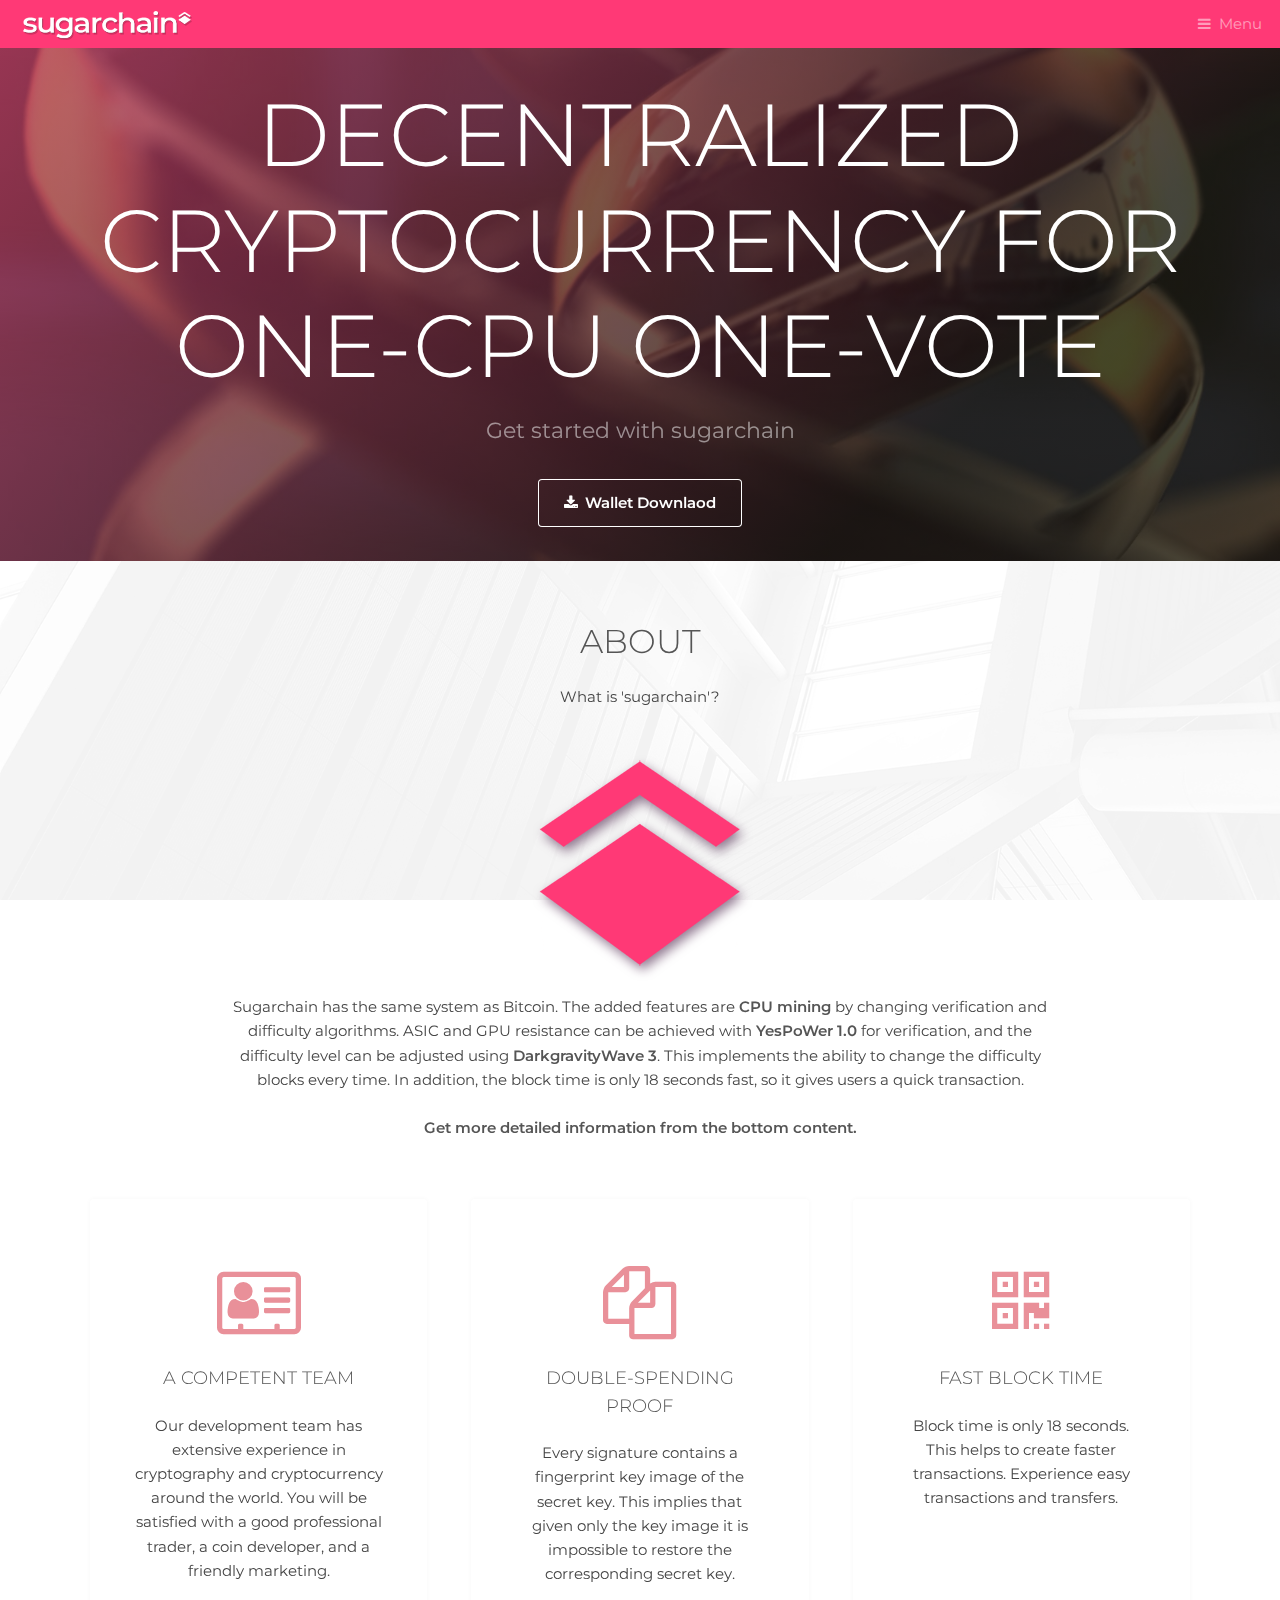
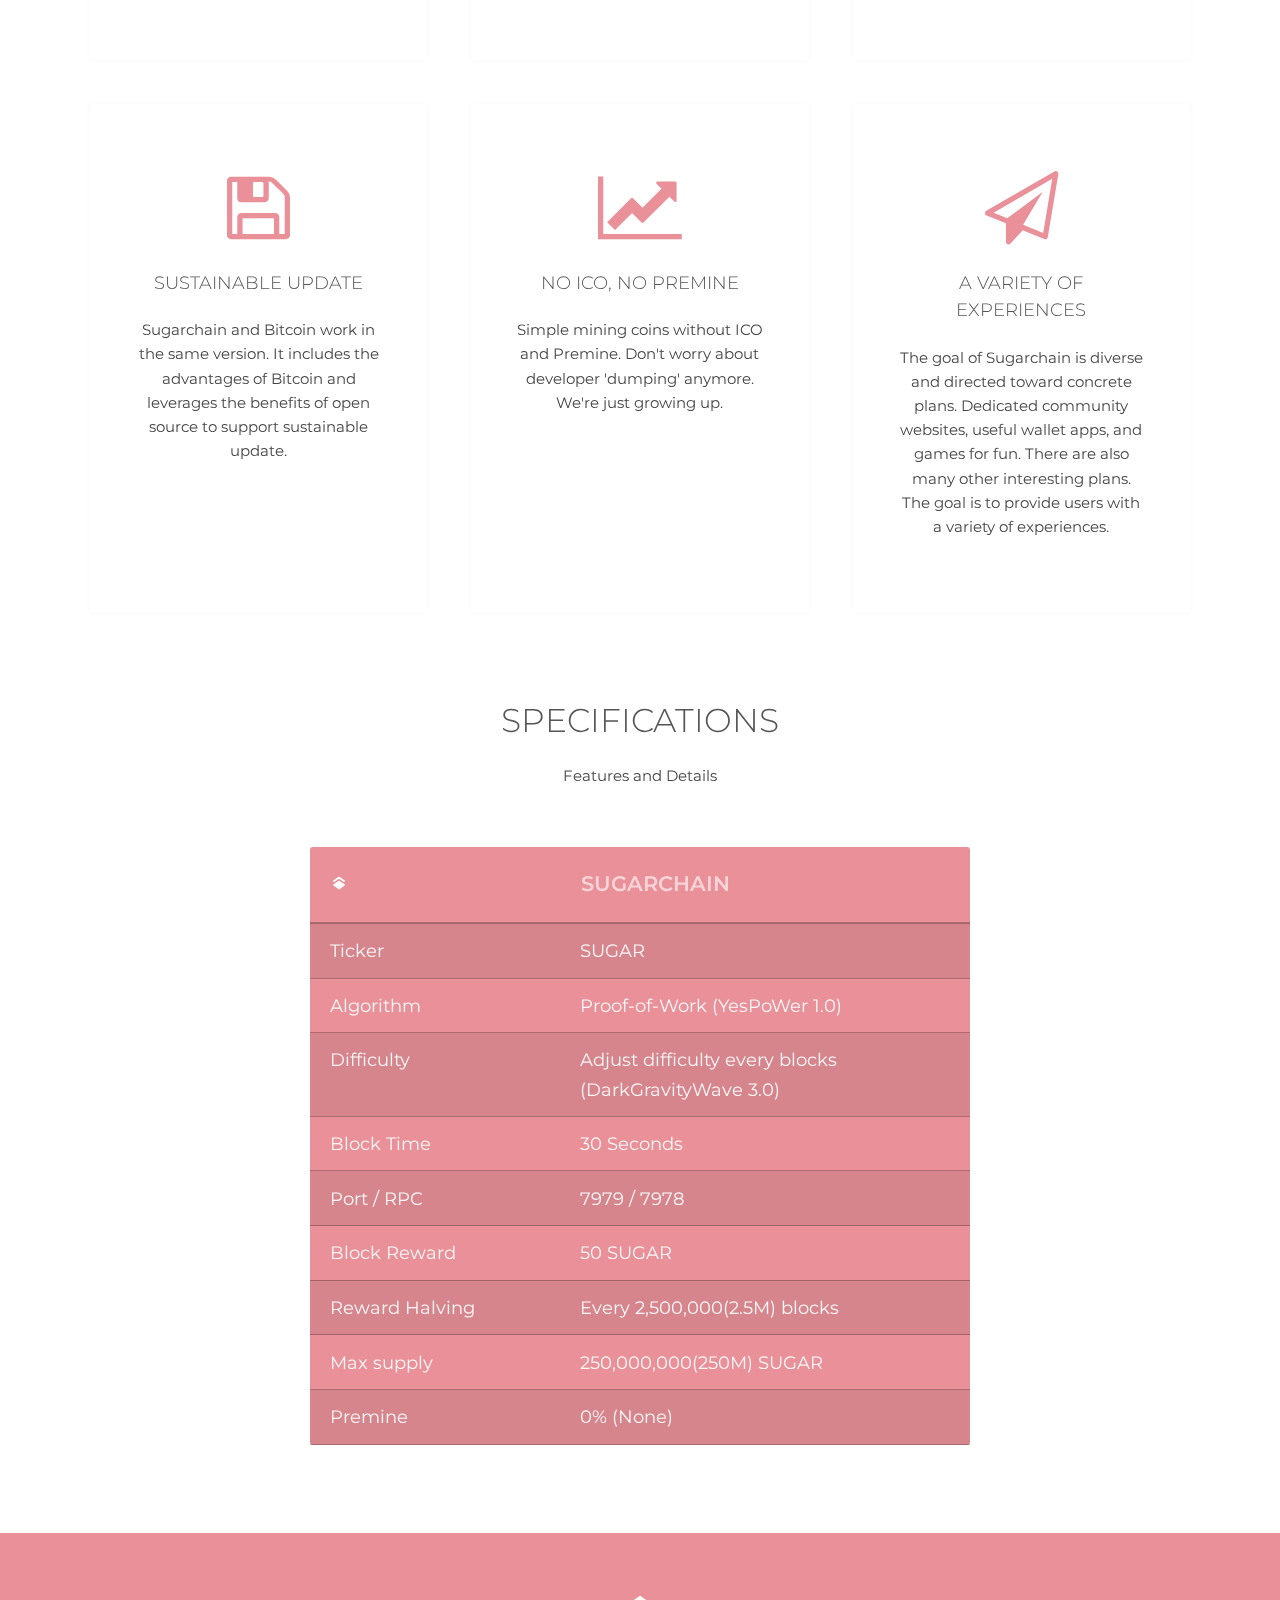
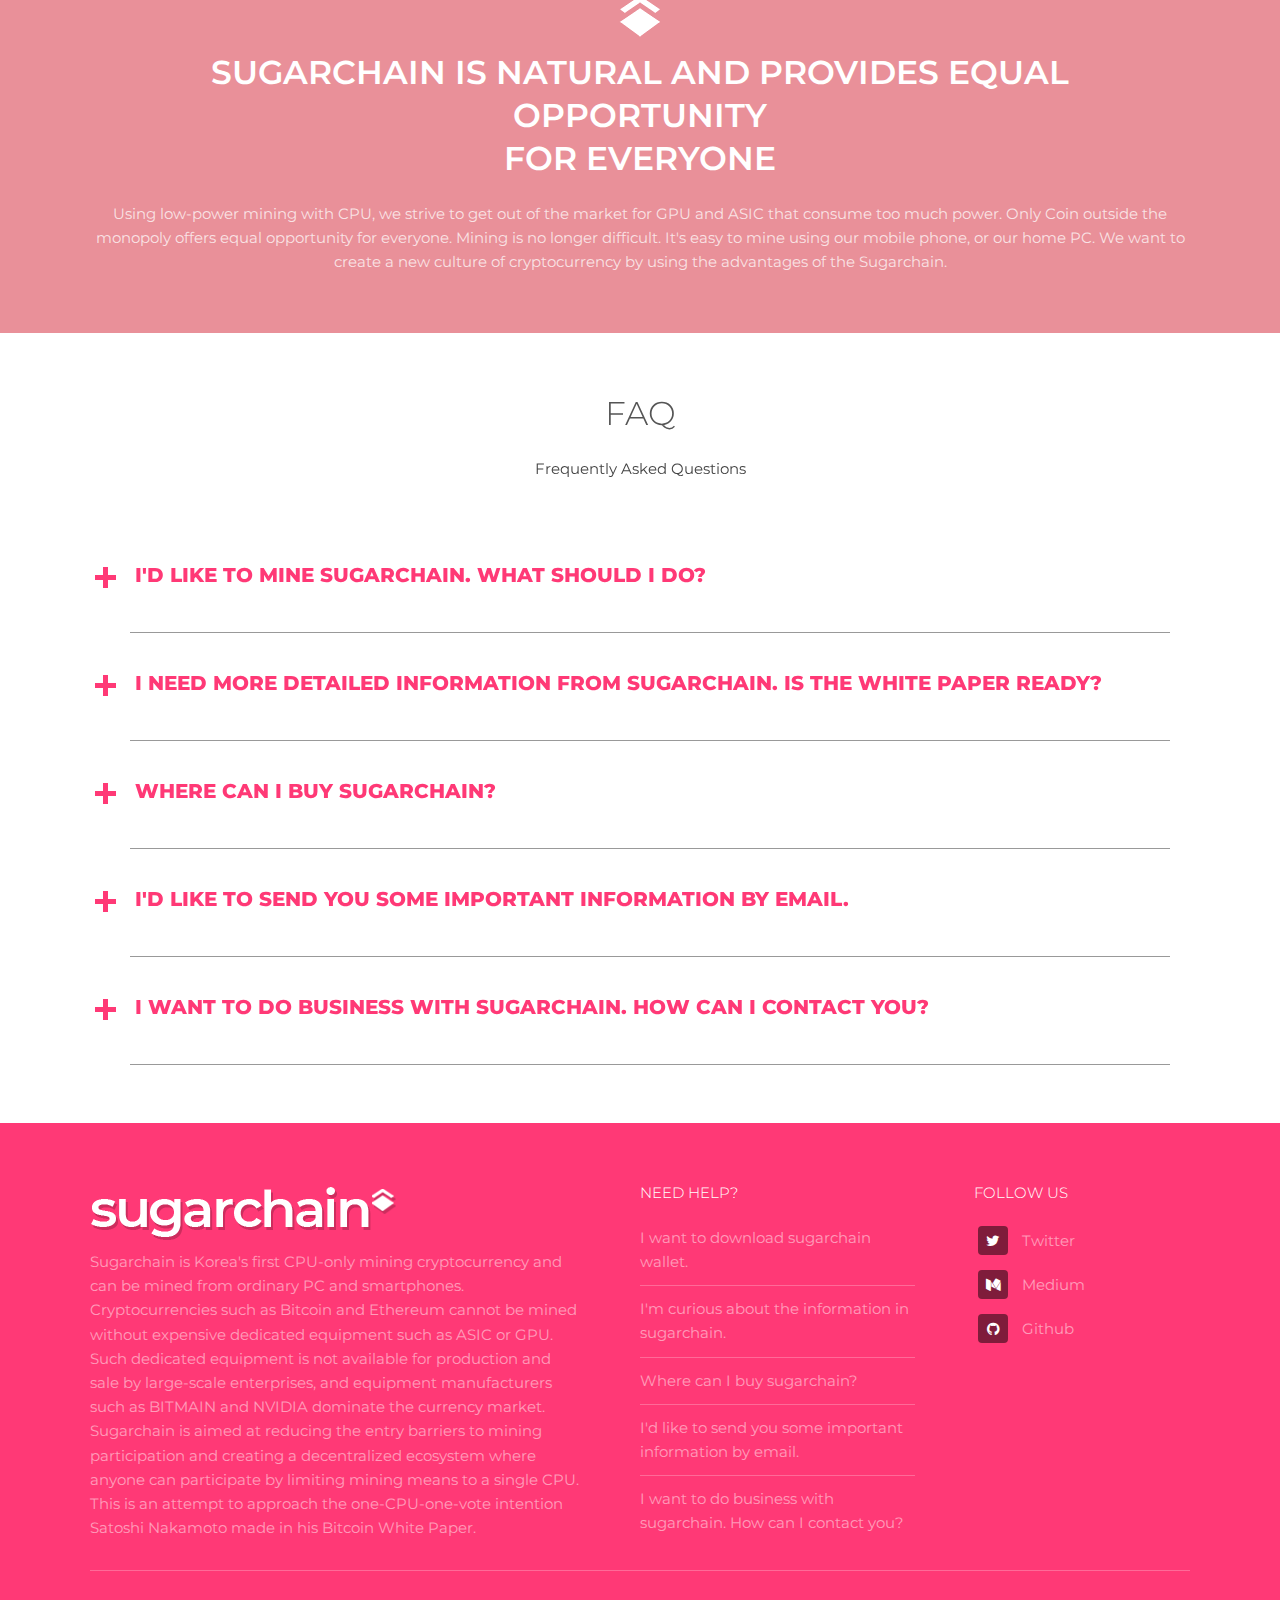
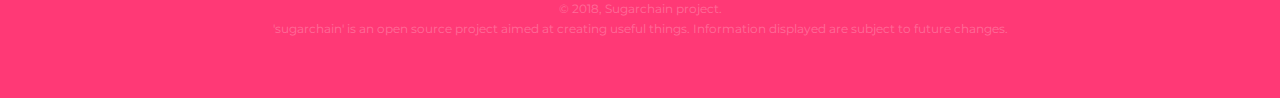
==== sugarchain-web/index.html @ 80234c8b "Add files via upload" ====
<!DOCTYPE HTML>

<html>
	<head>
        <meta charset="utf-8" />
		<title>sugarchain web</title>
        <link rel='icon' type='image/png' href='images/192favicon.png'>
		<meta name="viewport" content="width=device-width, initial-scale=1, user-scalable=no" />
		<meta name="description" content="" />
		<meta name="keywords" content="" />
		<link rel="stylesheet" href="assets/css/main.css" />
		<link href="https://fonts.googleapis.com/css?family=Montserrat" rel="stylesheet">
	</head>
	<body class="is-preload">

<!-- Header -->
    <header id="header">
        <a class="logo" href="index.html"><img src="images/navmain.png" alt="" /></a>
        <nav>
            <a href="#menu">Menu</a>
        </nav>
    </header>

<!-- Nav -->
    <nav id="menu">
        <ul class="links">
            <li><a href="#">Web wallet</a></li>
            <li><a href="#">Explorer</a></li>
            <li><a href="#">White paper</a></li>
            <li><a href="#">How to mining</a></li>
            <li><a href="#">Mining pool list</a></li>
            <li><a href="#">Contact us</a></li>
        </ul>
    </nav>

<!-- Banner -->
    <section id="banner">
        <div class="inner">
            <h1>Decentralized cryptocurrency for one-CPU one-Vote</h1>
            <p>Get started with sugarchain</p>
            <a href="#" class="button icon fa-download">Wallet Downlaod</a>
        </div>
        <video autoplay loop muted playsinline src="images/banner.mp4"></video>
    </section>

<!-- About -->
    <section class="wrapper" style="padding-bottom: 0px;">
        <div class="inner">
            <header class="special">
                <h2>about</h2>
                  <p>What is 'sugarchain'?</p>
               <div class="image"><img src="images/mainlogo.png" alt="" /></div>
                <p>Sugarchain has the same system as Bitcoin. The added features are <strong>CPU mining</strong> by changing verification and difficulty algorithms. ASIC and GPU resistance can be achieved with <strong>YesPoWer 1.0</strong> for verification, and the difficulty level can be adjusted using <strong>DarkgravityWave 3</strong>. This implements the ability to change the difficulty blocks every time.
                In addition, the block time is only 18 seconds fast, so it gives users a quick transaction.<br><br><strong>Get more detailed information from the bottom content.</strong></p>
            </header>
            <div class="highlights">
                <section>
                    <div class="content">
                        <header>
                            <a href="#" class="icon fa-vcard-o"><span class="label">Icon</span></a>
                            <h3>a competent team</h3>
                        </header>
                        <p>Our development team has extensive experience in cryptography and cryptocurrency around the world. You will be satisfied with a good professional trader, a coin developer, and a friendly marketing.</p>
                    </div>
                </section>
                <section>
                    <div class="content">
                        <header>
                            <a href="#" class="icon fa-files-o"><span class="label">Icon</span></a>
                            <h3>double-spending proof</h3>
                        </header>
                        <p>Every signature contains a fingerprint key image of the secret key. This implies that given only the key image it is impossible to restore the corresponding secret key.</p>
                    </div>
                </section>
                <section>
                    <div class="content">
                        <header>
                            <a href="#" class="icon fa-qrcode"><span class="label">Icon</span></a>
                            <h3>Fast block time</h3>
                        </header>
                        <p>Block time is only 18 seconds. This helps to create faster transactions. Experience easy transactions and transfers.</p>
                    </div>
                </section>
                <section>
                    <div class="content">
                        <header>
                            <a href="#" class="icon fa-floppy-o"><span class="label">Icon</span></a>
                            <h3>Sustainable Update</h3>
                        </header>
                        <p>Sugarchain and Bitcoin work in the same version. It includes the advantages of Bitcoin and leverages the benefits of open source to support sustainable update.</p>
                    </div>
                </section>
                <section>
                    <div class="content">
                        <header>
                            <a href="#" class="icon fa-line-chart"><span class="label">Icon</span></a>
                            <h3>No ICO, No Premine</h3>
                        </header>
                        <p>Simple mining coins without ICO and Premine. Don't worry about developer 'dumping' anymore. We're just growing up.</p>
                    </div>
                </section>
                <section>
                    <div class="content">
                        <header>
                            <a href="#" class="icon fa-paper-plane-o"><span class="label">Icon</span></a>
                            <h3>a variety of experiences</h3>
                        </header>
                        <p>The goal of Sugarchain is diverse and directed toward concrete plans. Dedicated community websites, useful wallet apps, and games for fun. There are also many other interesting plans. The goal is to provide users with a variety of experiences.</p>
                    </div>
                </section>

            </div>
        </div>
    </section>

<!-- SPEC -->
    <section class="wrapper" style="padding-top: 50px;">
        <div class="inner">
            <header class="special">
                <h2>SPECIFICATIONS</h2>
                <p>Features and Details</p>
            </header>
            <table class="flat-table flat-table-1" style="margin-bottom: 4rem;">
                <thead>
                    <th><img src="images/cal.png" alt="" /style="width: 0.8em"></th>
                    <th>SUGARCHAIN</th>
                </thead>
                <tbody>
                    <tr>
                        <td>Ticker</td>
                        <td>SUGAR</td>
                    </tr>
                    <tr>
                        <td>Algorithm</td>
                        <td>Proof-of-Work (YesPoWer 1.0)</td>
                    </tr>
                    <tr>
                        <td>Difficulty</td>
                        <td>Adjust difficulty every blocks<br>(DarkGravityWave 3.0)</td>
                    </tr>
                    <tr>
                        <td>Block Time</td>
                        <td>30 Seconds</td>
                    </tr>
                    <tr>
                        <td>Port / RPC</td>
                        <td>7979 / 7978</td>
                    </tr>
                    <tr>
                        <td>Block Reward</td>
                        <td>50 SUGAR</td>
                    </tr>
                    <tr>
                        <td>Reward Halving</td>
                        <td>Every 2,500,000(2.5M) blocks</td>
                    </tr>
                    <tr>
                        <td>Max supply</td>
                        <td>250,000,000(250M) SUGAR</td>
                    </tr>		
                    <tr>
                        <td>Premine</td>
                        <td>0% (None)</td>
                    </tr>
                </tbody>
            </table>
        </div>
    </section>

<!-- CTA -->
    <section id="cta" class="wrapper">
        <div class="inner">
            <h2><img src="images/cal.png" alt="" /><strong><br>Sugarchain is natural and provides equal opportunity<br>for everyone</strong></h2>
            <p>Using low-power mining with CPU, we strive to get out of the market for GPU and ASIC that consume too much power. Only Coin outside the monopoly offers equal opportunity for everyone. Mining is no longer difficult. It's easy to mine using our mobile phone, or our home PC. We want to create a new culture of cryptocurrency by using the advantages of the Sugarchain.</p>
        </div>
    </section>

<!-- FAQ -->
    <div class="wrapper">
        <div class="inner">
            <header class="special">
                <h2>FAQ</h2>
                    <p>Frequently Asked Questions</p>
            </header>
          <ul class="faq">
            <li>
              <h3 class="question">I'd like to mine Sugarchain. What should I do?
                <div class="plus-minus-toggle collapsed"></div>
              </h3>
              <div class="answer">Answer. Donec vitae tellus risus. Aenean sed fermentum risus. Phasellus venenatis 
                ultricies dignissim. Nunc ante lectus, accumsan non porta at. Donec vitae tellus risus. Aenean sed 
                fermentum risus. Phasellus venenatis ultricies dignissim.</div>
            </li>
            <li>
              <h3 class="question">I need more detailed information from Sugarchain. Is the white paper ready?
                <div class="plus-minus-toggle collapsed"></div>
              </h3>
              <div class="answer">Answer. Donec vitae tellus risus. Aenean sed fermentum risus. Phasellus venenatis 
                ultricies dignissim. Nunc ante lectus, accumsan non porta at. Donec vitae tellus risus. Aenean sed 
                fermentum risus. Phasellus venenatis ultricies dignissim.</div>
            </li>
                <li>
              <h3 class="question">Where can I buy sugarchain?
                <div class="plus-minus-toggle collapsed"></div>
              </h3>
              <div class="answer">Answer. Donec vitae tellus risus. Aenean sed fermentum risus. Phasellus venenatis 
                ultricies dignissim. Nunc ante lectus, accumsan non porta at. Donec vitae tellus risus. Aenean sed 
                fermentum risus. Phasellus venenatis ultricies dignissim.</div>
            </li>
                <li>
              <h3 class="question">I'd like to send you some important information by email.
                <div class="plus-minus-toggle collapsed"></div>
              </h3>
              <div class="answer">Answer. Donec vitae tellus risus. Aenean sed fermentum risus. Phasellus venenatis 
                ultricies dignissim. Nunc ante lectus, accumsan non porta at. Donec vitae tellus risus. Aenean sed 
                fermentum risus. Phasellus venenatis ultricies dignissim.</div>
            </li>
                <li>
              <h3 class="question">I want to do business with sugarchain. How can I contact you?
                <div class="plus-minus-toggle collapsed"></div>
              </h3>
              <div class="answer">Answer. Donec vitae tellus risus. Aenean sed fermentum risus. Phasellus venenatis 
                ultricies dignissim. Nunc ante lectus, accumsan non porta at. Donec vitae tellus risus. Aenean sed 
                fermentum risus. Phasellus venenatis ultricies dignissim.</div>
            </li>
          </ul>
        </div>
    </div>

<!-- Footer -->
    <footer id="footer">
        <div class="inner">
            <div class="content">
                <section>
                    <div class="image"><img src="images/foologo.png" alt="" /></div>
                    
                    <p>Sugarchain is Korea's first CPU-only mining cryptocurrency and can be mined from ordinary PC and smartphones. Cryptocurrencies such as Bitcoin and Ethereum cannot be mined without expensive dedicated equipment such as ASIC or GPU. Such dedicated equipment is not available for production and sale by large-scale enterprises, and equipment manufacturers such as BITMAIN and NVIDIA dominate the currency market. Sugarchain is aimed at reducing the entry barriers to mining participation and creating a decentralized ecosystem where anyone can participate by limiting mining means to a single CPU. This is an attempt to approach the one-CPU-one-vote intention Satoshi Nakamoto made in his Bitcoin White Paper.</p>
                    
                </section>
                <section>
                    <h4>Need help?</h4>
                    <ul class="alt">
                        <li><a href="#">I want to download sugarchain wallet.</a></li>
                        <li><a href="#">I'm curious about the information in sugarchain.</a></li>
                        <li><a href="#">Where can I buy sugarchain?</a></li>
                        <li><a href="#">I'd like to send you some important information by email.</a></li>
                        <li><a href="#">I want to do business with sugarchain. How can I contact you?</a></li>
                    </ul>
                </section>
                <section>
                    <h4>FOLLOW US</h4>
                    <ul class="plain">
                        <li><a href="#"><i class="icon fa-twitter"></i>Twitter</a></li>
                        <li><a href="#"><i class="icon fa-medium"></i>Medium</a></li>
                        <li><a href="#"><i class="icon fa-github"></i>Github</a></li>
                    </ul>
                </section>
            </div>
            <div class="copyright">
                &copy; 2018, <a href="#">Sugarchain project.</a><br>'sugarchain' is an open source project aimed at creating useful things. Information displayed are subject to future changes.
            </div>
        </div>
    </footer>

<!-- Scripts -->
    <script src="assets/js/jquery.min.js"></script>
    <script src="assets/js/browser.min.js"></script>
    <script src="assets/js/breakpoints.min.js"></script>
    <script src="assets/js/util.js"></script>
    <script src="assets/js/main.js"></script>

	</body>
</html>
---- sugarchain-web/assets/css/main.css ----
@import url(font-awesome.min.css);
@import url("https://fonts.googleapis.com/css?family=Raleway:200,300,400,500,600");
/*
	Industrious by TEMPLATED
	templated.co @templatedco
	Released for free under the Creative Commons Attribution 3.0 license (templated.co/license)
*/
/* Basic */
@-ms-viewport {
  width: device-width; }
body {
  -ms-overflow-style: scrollbar; }

@media screen and (max-width: 480px) {
  html, body {
    min-width: 320px; } }
html {
  box-sizing: border-box; }

*, *:before, *:after {
  box-sizing: inherit; }

body {
  background: #ffffff; }
  body.is-preload *, body.is-preload *:before, body.is-preload *:after {
    -moz-animation: none !important;
    -webkit-animation: none !important;
    -ms-animation: none !important;
    animation: none !important;
    -moz-transition: none !important;
    -webkit-transition: none !important;
    -ms-transition: none !important;
    transition: none !important; }

html, body, div, span, applet, object,
iframe, h1, h2, h3, h4, h5, h6, p, blockquote,
pre, a, abbr, acronym, address, big, cite,
code, del, dfn, em, img, ins, kbd, q, s, samp,
small, strike, strong, sub, sup, tt, var, b,
u, i, center, dl, dt, dd, ol, ul, li, fieldset,
form, label, legend, table, caption, tbody,
tfoot, thead, tr, th, td, article, aside,
canvas, details, embed, figure, figcaption,
footer, header, hgroup, menu, nav, output, ruby,
section, summary, time, mark, audio, video {
  margin: 0;
  padding: 0;
  border: 0;
  font-size: 100%;
  font: inherit;
  vertical-align: baseline; }

article, aside, details, figcaption, figure,
footer, header, hgroup, menu, nav, section {
  display: block; }

body {
  line-height: 1; }

ol, ul {
  list-style: none; }

blockquote, q {
  quotes: none; }
  blockquote:before, blockquote:after, q:before, q:after {
    content: '';
    content: none; }

table {
  border-collapse: collapse;
  border-spacing: 0; }

body {
  -webkit-text-size-adjust: none; }

mark {
  background-color: transparent;
  color: inherit; }

input::-moz-focus-inner {
  border: 0;
  padding: 0; }

input, select, textarea {
  -moz-appearance: none;
  -webkit-appearance: none;
  -ms-appearance: none;
  appearance: none; }

/* Typography */
html {
  font-size: 13pt; }
  @media screen and (max-width: 1680px) {
    html {
      font-size: 11pt; } }
  @media screen and (max-width: 980px) {
    html {
      font-size: 12pt; } }
  @media screen and (max-width: 480px) {
    html {
      font-size: 11pt; } }

body {
  background-color: #ffffff;
  color: #444444; }

body, input, select, textarea {
  font-family: "Montserrat", Arial, Helvetica, sans-serif;
  font-weight: 400;
  font-size: 1rem;
  line-height: 1.65; }

a {
  -moz-transition: color 0.2s ease-in-out;
  -webkit-transition: color 0.2s ease-in-out;
  -ms-transition: color 0.2s ease-in-out;
  transition: color 0.2s ease-in-out;
  text-decoration: underline; }
  a:hover {
    text-decoration: none; }

strong, b {
  font-weight: 600; }

em, i {
  font-style: italic; }

p {
  margin: 0 0 2rem 0; }

header.special {
  text-align: center;
  margin-bottom: 4rem; }
  header.special p {
    max-width: 75%;
    margin-left: auto;
    margin-right: auto; }

h1, h2, h3, h4, h5, h6 {
  font-weight: 300;
  line-height: 1.5;
  text-transform: uppercase;
  margin: 0 0 1.5rem 0; }
  h1 a, h2 a, h3 a, h4 a, h5 a, h6 a {
    color: inherit;
    text-decoration: none; }

h1 {
  font-size: 3rem;
  line-height: 1.2; }

h2 {
  font-size: 2.25rem;
  line-height: 1.3; }

h3 {
  font-size: 1.25rem; }

h4 {
  font-size: 1rem; }

h5 {
  font-size: 0.9rem; }

h6 {
  font-size: 0.7rem; }

@media screen and (max-width: 736px) {
  h1 {
    font-size: 2.75rem;
    line-height: 1.3; }

  h2 {
    font-size: 1.75rem;
    line-height: 1.5; }

  h3 {
    font-size: 1.25rem; } }
sub {
  font-size: 0.8rem;
  position: relative;
  top: 0.5rem; }

sup {
  font-size: 0.8rem;
  position: relative;
  top: -0.5rem; }

blockquote {
  border-left: solid 0.5rem;
  font-style: italic;
  margin: 0 0 2rem 0;
  padding: 1rem 0 1rem 2rem; }

code {
  border-radius: 4px;
  border: solid 1px;
  font-family: "Courier New", monospace;
  font-size: 0.9rem;
  margin: 0 0.25rem;
  padding: 0.25rem 0.65rem; }

pre {
  -webkit-overflow-scrolling: touch;
  font-family: "Courier New", monospace;
  font-size: 0.9rem;
  margin: 0 0 2rem 0; }
  pre code {
    display: block;
    line-height: 1.75;
    padding: 1rem 1.5rem;
    overflow-x: auto; }

hr {
  border: 0;
  border-bottom: solid 1px;
  margin: 2rem 0; }
  hr.major {
    margin: 4rem 0; }

input, select, textarea {
  color: #555555; }

a {
  color: #e99099; }

strong, b {
  color: #555555; }

h1, h2, h3, h4, h5, h6 {
  color: #555555; }

blockquote {
  border-left-color: rgba(0, 0, 0, 0.25); }

code {
  background: rgba(0, 0, 0, 0.075);
  border-color: rgba(0, 0, 0, 0.25); }

hr {
  border-bottom-color: rgba(0, 0, 0, 0.25); }

/* Inner */
.inner {
  margin: 0 auto;
  width: 75rem;
  max-width: calc(100% - 6rem); }
  @media screen and (max-width: 480px) {
    .inner {
      max-width: calc(100% - 3rem); } }

/* Button */
input[type="submit"],
input[type="reset"],
input[type="button"],
button,
.button {
  -moz-appearance: none;
  -webkit-appearance: none;
  -ms-appearance: none;
  appearance: none;
  -moz-transition: background-color 0.2s ease-in-out, box-shadow 0.2s ease-in-out, color 0.2s ease-in-out;
  -webkit-transition: background-color 0.2s ease-in-out, box-shadow 0.2s ease-in-out, color 0.2s ease-in-out;
  -ms-transition: background-color 0.2s ease-in-out, box-shadow 0.2s ease-in-out, color 0.2s ease-in-out;
  transition: background-color 0.2s ease-in-out, box-shadow 0.2s ease-in-out, color 0.2s ease-in-out;
  border: 0;
  border-radius: 4px;
  cursor: pointer;
  display: inline-block;
  font-weight: 600;
  height: 3.25rem;
  line-height: 3.25rem;
  padding: 0 1.75rem;
  text-align: center;
  text-decoration: none;
  white-space: nowrap; }
  input[type="submit"].small,
  input[type="reset"].small,
  input[type="button"].small,
  button.small,
  .button.small {
    font-size: 0.8rem;
    height: 2.4375rem;
    line-height: 2.4375rem;
    padding: 0 1.25rem; }
  input[type="submit"].large,
  input[type="reset"].large,
  input[type="button"].large,
  button.large,
  .button.large {
    font-size: 1.35rem;
    height: 4.0625rem;
    line-height: 4.0625rem;
    padding: 0 2rem; }
  input[type="submit"].wide,
  input[type="reset"].wide,
  input[type="button"].wide,
  button.wide,
  .button.wide {
    min-width: 13rem; }
  input[type="submit"].icon:before,
  input[type="reset"].icon:before,
  input[type="button"].icon:before,
  button.icon:before,
  .button.icon:before {
    margin-right: 0.5rem; }
  input[type="submit"].fit,
  input[type="reset"].fit,
  input[type="button"].fit,
  button.fit,
  .button.fit {
    width: 100%; }
  input[type="submit"].disabled, input[type="submit"]:disabled,
  input[type="reset"].disabled,
  input[type="reset"]:disabled,
  input[type="button"].disabled,
  input[type="button"]:disabled,
  button.disabled,
  button:disabled,
  .button.disabled,
  .button:disabled {
    pointer-events: none;
    opacity: 0.25; }

input[type="submit"],
input[type="reset"],
input[type="button"],
button,
.button {
  background-color: transparent;
  box-shadow: inset 0 0 0 1px #555555;
  color: #555555 !important; }
  input[type="submit"]:hover,
  input[type="reset"]:hover,
  input[type="button"]:hover,
  button:hover,
  .button:hover {
    box-shadow: inset 0 0 0 1px #ce1b28;
    color: #ce1b28 !important; }
    input[type="submit"]:hover:active,
    input[type="reset"]:hover:active,
    input[type="button"]:hover:active,
    button:hover:active,
    .button:hover:active {
      background-color: rgba(206, 27, 40, 0.25); }
  input[type="submit"].primary,
  input[type="reset"].primary,
  input[type="button"].primary,
  button.primary,
  .button.primary {
    box-shadow: none;
    background-color: #ce1b28;
    color: #ffffff !important; }
    input[type="submit"].primary:hover,
    input[type="reset"].primary:hover,
    input[type="button"].primary:hover,
    button.primary:hover,
    .button.primary:hover {
      background-color: #e2212f;
      box-shadow: none; }
      input[type="submit"].primary:hover:active,
      input[type="reset"].primary:hover:active,
      input[type="button"].primary:hover:active,
      button.primary:hover:active,
      .button.primary:hover:active {
        background-color: #b71824; }

/* Form */
form {
  margin: 0 0 2rem 0; }

input[type="text"],
input[type="password"],
input[type="email"],
input[type="tel"],
input[type="search"],
input[type="url"],
select,
textarea {
  -moz-appearance: none;
  -webkit-appearance: none;
  -ms-appearance: none;
  appearance: none;
  border-radius: 4px;
  border: none;
  border: solid 1px;
  color: inherit;
  display: block;
  outline: 0;
  padding: 0 1rem;
  text-decoration: none;
  width: 100%; }
  input[type="text"]:invalid,
  input[type="password"]:invalid,
  input[type="email"]:invalid,
  input[type="tel"]:invalid,
  input[type="search"]:invalid,
  input[type="url"]:invalid,
  select:invalid,
  textarea:invalid {
    box-shadow: none; }

label {
  display: block;
  font-size: 1rem;
  font-weight: 600;
  margin: 0 0 1rem 0; }

input[type="text"],
input[type="password"],
input[type="email"],
input[type="tel"],
input[type="search"],
input[type="url"] {
  height: 3.25rem; }

select {
  background-size: 1.25rem;
  background-repeat: no-repeat;
  background-position: calc(100% - 1rem) center;
  height: 3.25rem;
  padding-right: 3.25rem;
  text-overflow: ellipsis; }
  select:focus::-ms-value {
    background-color: transparent; }
  select::-ms-expand {
    display: none; }

textarea {
  padding: 0.75rem 1rem; }

input[type="checkbox"],
input[type="radio"] {
  -moz-appearance: none;
  -webkit-appearance: none;
  -ms-appearance: none;
  appearance: none;
  display: block;
  float: left;
  margin-right: -2rem;
  opacity: 0;
  width: 1rem;
  z-index: -1; }
  input[type="checkbox"] + label,
  input[type="radio"] + label {
    text-decoration: none;
    cursor: pointer;
    display: inline-block;
    font-size: 1rem;
    font-weight: 400;
    padding-left: 2.825rem;
    padding-right: 0.875rem;
    position: relative; }
    input[type="checkbox"] + label:before,
    input[type="radio"] + label:before {
      -moz-osx-font-smoothing: grayscale;
      -webkit-font-smoothing: antialiased;
      font-family: FontAwesome;
      font-style: normal;
      font-weight: normal;
      text-transform: none !important; }
    input[type="checkbox"] + label:before,
    input[type="radio"] + label:before {
      border-radius: 4px;
      border: solid 1px;
      content: '';
      display: inline-block;
      height: 1.95rem;
      left: 0;
      line-height: 1.86875rem;
      position: absolute;
      text-align: center;
      top: -0.1625rem;
      width: 1.95rem; }
  input[type="checkbox"]:checked + label:before,
  input[type="radio"]:checked + label:before {
    content: '\f00c'; }

input[type="checkbox"] + label:before {
  border-radius: 4px; }

input[type="radio"] + label:before {
  border-radius: 100%; }

::-webkit-input-placeholder {
  opacity: 1.0; }

:-moz-placeholder {
  opacity: 1.0; }

::-moz-placeholder {
  opacity: 1.0; }

:-ms-input-placeholder {
  opacity: 1.0; }

label {
  color: #555555; }

input[type="text"],
input[type="password"],
input[type="email"],
input[type="tel"],
input[type="search"],
input[type="url"],
select,
textarea {
  background-color: rgba(0, 0, 0, 0.075);
  border-color: rgba(0, 0, 0, 0.25); }
  input[type="text"]:focus,
  input[type="password"]:focus,
  input[type="email"]:focus,
  input[type="tel"]:focus,
  input[type="search"]:focus,
  input[type="url"]:focus,
  select:focus,
  textarea:focus {
    border-color: #ce1b28;
    box-shadow: 0 0 0 1px #ce1b28; }

select {
  background-image: url("data:image/svg+xml;charset=utf8,%3Csvg xmlns='http://www.w3.org/2000/svg' width='40' height='40' preserveAspectRatio='none' viewBox='0 0 40 40'%3E%3Cpath d='M9.4,12.3l10.4,10.4l10.4-10.4c0.2-0.2,0.5-0.4,0.9-0.4c0.3,0,0.6,0.1,0.9,0.4l3.3,3.3c0.2,0.2,0.4,0.5,0.4,0.9 c0,0.4-0.1,0.6-0.4,0.9L20.7,31.9c-0.2,0.2-0.5,0.4-0.9,0.4c-0.3,0-0.6-0.1-0.9-0.4L4.3,17.3c-0.2-0.2-0.4-0.5-0.4-0.9 c0-0.4,0.1-0.6,0.4-0.9l3.3-3.3c0.2-0.2,0.5-0.4,0.9-0.4S9.1,12.1,9.4,12.3z' fill='rgba(0, 0, 0, 0.25)' /%3E%3C/svg%3E"); }
  select option {
    color: #444444;
    background-color: #ffffff; }

input[type="checkbox"] + label,
input[type="radio"] + label {
  color: #444444; }
  input[type="checkbox"] + label:before,
  input[type="radio"] + label:before {
    background: rgba(0, 0, 0, 0.075);
    border-color: rgba(0, 0, 0, 0.25); }
input[type="checkbox"]:checked + label:before,
input[type="radio"]:checked + label:before {
  background-color: #ce1b28;
  border-color: #ce1b28;
  color: #ffffff; }
input[type="checkbox"]:focus + label:before,
input[type="radio"]:focus + label:before {
  border-color: #ce1b28;
  box-shadow: 0 0 0 1px #ce1b28; }

::-webkit-input-placeholder {
  color: #bbbbbb !important; }

:-moz-placeholder {
  color: #bbbbbb !important; }

::-moz-placeholder {
  color: #bbbbbb !important; }

:-ms-input-placeholder {
  color: #bbbbbb !important; }

/* List */
ol {
  list-style: decimal;
  margin: 0 0 2rem 0;
  padding-left: 1.25rem; }
  ol li {
    padding-left: 0.25rem; }

ul {
  list-style: disc;
  margin: 0 0 2rem 0;
  padding-left: 1rem; }
  ul li {
    padding-left: 0.325rem; }
  ul.plain {
    list-style: none;
    padding-left: 0; }
    ul.plain li {
      margin-bottom: 1rem; }
      ul.plain li .icon {
        border-radius: 4px;
        color: #ffffff;
        display: inline-block;
        margin-right: 1rem;
        text-align: center;
        width: 2rem;
        height: 2rem;
        line-height: 2rem;
        background: rgba(0, 0, 0, 0.5); }
  ul.alt {
    list-style: none;
    padding-left: 0; }
    ul.alt li {
      border-top: solid 1px;
      padding: 0.75rem 0; }
      ul.alt li:first-child {
        border-top: 0;
        padding-top: 0; }
      ul.alt li:last-child {
        padding-bottom: 0; }

dl {
  margin: 0 0 2rem 0; }
  dl dt {
    display: block;
    font-weight: 600;
    margin: 0 0 1rem 0; }
  dl dd {
    margin-left: 1.5rem; }

ul.alt li {
  border-top-color: rgba(0, 0, 0, 0.25); }

/* Table */
.table-wrapper {
  -webkit-overflow-scrolling: touch;
  overflow-x: auto; }

table {
  margin: 0 0 2rem 0;
  width: 0%; }
  table tbody tr {
    border: solid 1px;
    border-left: 0;
    border-right: 0; }
  table td {
    padding: 0.75rem 0.75rem; }
  table th {
    font-size: 0.9rem;
    font-weight: 600;
    padding: 0 0.75rem 0.75rem 0.75rem;
    text-align: left; }
  table thead {
    border-bottom: solid 2px; }
  table tfoot {
    border-top: solid 2px; }
  table.alt {
    border-collapse: separate; }
    table.alt tbody tr td {
      border: solid 1px;
      border-left-width: 0;
      border-top-width: 0; }
      table.alt tbody tr td:first-child {
        border-left-width: 1px; }
    table.alt tbody tr:first-child td {
      border-top-width: 1px; }
    table.alt thead {
      border-bottom: 0; }
    table.alt tfoot {
      border-top: 0; }

table tbody tr {
  border-color: rgba(0, 0, 0, 0.25); }
  table tbody tr:nth-child(2n + 1) {
    background-color: rgba(0, 0, 0, 0.075); }
table th {
  color: #555555; }
table thead {
  border-bottom-color: rgba(0, 0, 0, 0.25); }
table tfoot {
  border-top-color: rgba(0, 0, 0, 0.25); }
table.alt tbody tr td {
  border-color: rgba(0, 0, 0, 0.25); }

/* Highlights */
.highlights {
  width: 100%;
  margin: 2.5rem 0;
  display: -moz-flex;
  display: -webkit-flex;
  display: -ms-flex;
  display: flex;
  -moz-flex-wrap: wrap;
  -webkit-flex-wrap: wrap;
  -ms-flex-wrap: wrap;
  flex-wrap: wrap;
  -moz-align-items: -moz-stretch;
  -webkit-align-items: -webkit-stretch;
  -ms-align-items: -ms-stretch;
  align-items: stretch; }
  .highlights > * {
    -moz-flex-shrink: 1;
    -webkit-flex-shrink: 1;
    -ms-flex-shrink: 1;
    flex-shrink: 1;
    -moz-flex-grow: 0;
    -webkit-flex-grow: 0;
    -ms-flex-grow: 0;
    flex-grow: 0; }
  .highlights > * {
    width: 33.3333333333%; }
  .highlights > * {
    padding: 1.5rem;
    width: calc(33.3333333333% + 1rem); }
  .highlights > :nth-child(-n + 3) {
    padding-top: 0; }
  .highlights > :nth-last-child(-n + 3) {
    padding-bottom: 0; }
  .highlights > :nth-child(3n + 1) {
    padding-left: 0; }
  .highlights > :nth-child(3n) {
    padding-right: 0; }
  .highlights > :nth-child(3n + 1),
  .highlights > :nth-child(3n) {
    width: calc(33.3333333333% + -0.5rem); }
  .highlights .content {
    border-radius: 4px;
    height: 100%;
    padding: 3rem;
    text-align: center; }
    .highlights .content .icon {
      font-size: 5rem; }
  .highlights > div > :last-child {
    margin-bottom: 0; }
  @media screen and (max-width: 980px) {
    .highlights > * {
      width: 50%; }
    .highlights > * {
      padding: 1rem;
      width: calc(33.3333333333% + 0.6666666667rem); }
    .highlights > :nth-child(-n + 3) {
      padding-top: 1rem; }
    .highlights > :nth-last-child(-n + 3) {
      padding-bottom: 1rem; }
    .highlights > :nth-child(3n + 1) {
      padding-left: 1rem; }
    .highlights > :nth-child(3n) {
      padding-right: 1rem; }
    .highlights > :nth-child(3n + 1),
    .highlights > :nth-child(3n) {
      padding: 1rem;
      width: calc(50% + 1rem); }
    .highlights > * {
      padding: 1rem;
      width: calc(50% + 1rem); }
    .highlights > :nth-child(-n + 2) {
      padding-top: 0; }
    .highlights > :nth-last-child(-n + 2) {
      padding-bottom: 0; }
    .highlights > :nth-child(2n + 1) {
      padding-left: 0; }
    .highlights > :nth-child(2n) {
      padding-right: 0; }
    .highlights > :nth-child(2n + 1),
    .highlights > :nth-child(2n) {
      width: calc(50% + 0rem); }
    .highlights .content {
      padding: 2rem; } }
  @media screen and (max-width: 736px) {
    .highlights > * {
      width: 100%; }
    .highlights > * {
      padding: 1rem;
      width: calc(33.3333333333% + 0.6666666667rem); }
    .highlights > :nth-child(-n + 3) {
      padding-top: 1rem; }
    .highlights > :nth-last-child(-n + 3) {
      padding-bottom: 1rem; }
    .highlights > :nth-child(3n + 1) {
      padding-left: 1rem; }
    .highlights > :nth-child(3n) {
      padding-right: 1rem; }
    .highlights > :nth-child(3n + 1),
    .highlights > :nth-child(3n) {
      padding: 1rem;
      width: calc(100% + 2rem); }
    .highlights > * {
      padding: 1rem;
      width: calc(50% + 1rem); }
    .highlights > :nth-child(-n + 2) {
      padding-top: 1rem; }
    .highlights > :nth-last-child(-n + 2) {
      padding-bottom: 1rem; }
    .highlights > :nth-child(2n + 1) {
      padding-left: 1rem; }
    .highlights > :nth-child(2n) {
      padding-right: 1rem; }
    .highlights > :nth-child(2n + 1),
    .highlights > :nth-child(2n) {
      padding: 1rem;
      width: calc(100% + 2rem); }
    .highlights > * {
      padding: 1rem;
      width: calc(100% + 2rem); }
    .highlights > :nth-child(-n + 1) {
      padding-top: 0; }
    .highlights > :nth-last-child(-n + 1) {
      padding-bottom: 0; }
    .highlights > :nth-child(1n + 1) {
      padding-left: 0; }
    .highlights > :nth-child(1n) {
      padding-right: 0; }
    .highlights > :nth-child(1n + 1),
    .highlights > :nth-child(1n) {
      width: calc(100% + 1rem); } }

.highlights .content {
  background: #ffffff;
  box-shadow: 0px 0px 4px 1px rgba(0, 0, 0, 0.025); }

/* Testimonials */
.testimonials {
  margin: 2.5rem 0;
  width: 100%;
  display: -moz-flex;
  display: -webkit-flex;
  display: -ms-flex;
  display: flex;
  -moz-flex-wrap: wrap;
  -webkit-flex-wrap: wrap;
  -ms-flex-wrap: wrap;
  flex-wrap: wrap;
  -moz-align-items: -moz-stretch;
  -webkit-align-items: -webkit-stretch;
  -ms-align-items: -ms-stretch;
  align-items: stretch; }
  .testimonials > * {
    -moz-flex-shrink: 1;
    -webkit-flex-shrink: 1;
    -ms-flex-shrink: 1;
    flex-shrink: 1;
    -moz-flex-grow: 0;
    -webkit-flex-grow: 0;
    -ms-flex-grow: 0;
    flex-grow: 0; }
  .testimonials > * {
    width: 33.3333333333%; }
  .testimonials > * {
    padding: 1.5rem;
    width: calc(33.3333333333% + 1rem); }
  .testimonials > :nth-child(-n + 3) {
    padding-top: 0; }
  .testimonials > :nth-last-child(-n + 3) {
    padding-bottom: 0; }
  .testimonials > :nth-child(3n + 1) {
    padding-left: 0; }
  .testimonials > :nth-child(3n) {
    padding-right: 0; }
  .testimonials > :nth-child(3n + 1),
  .testimonials > :nth-child(3n) {
    width: calc(33.3333333333% + -0.5rem); }
  .testimonials .content {
    border-radius: 4px;
    height: 100%;
    padding: 3rem; }
    .testimonials .content .author {
      display: -moz-flex;
      display: -webkit-flex;
      display: -ms-flex;
      display: flex;
      -moz-align-items: center;
      -webkit-align-items: center;
      -ms-align-items: center;
      align-items: center; }
      .testimonials .content .author blockquote {
        margin: 0; }
      .testimonials .content .author .image {
        margin-right: 2rem;
        width: 20%; }
        .testimonials .content .author .image img {
          border-radius: 100%;
          max-width: 100%; }
    .testimonials .content .credit {
      font-size: 0.75rem; }
    .testimonials .content p:last-child {
      margin: 0; }
  .testimonials > div > :last-child {
    margin-bottom: 0; }
  @media screen and (max-width: 980px) {
    .testimonials > * {
      width: 50%; }
    .testimonials > * {
      padding: 1rem;
      width: calc(33.3333333333% + 0.6666666667rem); }
    .testimonials > :nth-child(-n + 3) {
      padding-top: 1rem; }
    .testimonials > :nth-last-child(-n + 3) {
      padding-bottom: 1rem; }
    .testimonials > :nth-child(3n + 1) {
      padding-left: 1rem; }
    .testimonials > :nth-child(3n) {
      padding-right: 1rem; }
    .testimonials > :nth-child(3n + 1),
    .testimonials > :nth-child(3n) {
      padding: 1rem;
      width: calc(50% + 1rem); }
    .testimonials > * {
      padding: 1rem;
      width: calc(50% + 1rem); }
    .testimonials > :nth-child(-n + 2) {
      padding-top: 0; }
    .testimonials > :nth-last-child(-n + 2) {
      padding-bottom: 0; }
    .testimonials > :nth-child(2n + 1) {
      padding-left: 0; }
    .testimonials > :nth-child(2n) {
      padding-right: 0; }
    .testimonials > :nth-child(2n + 1),
    .testimonials > :nth-child(2n) {
      width: calc(50% + 0rem); }
    .testimonials .content {
      padding: 2rem; } }
  @media screen and (max-width: 736px) {
    .testimonials > * {
      width: 100%; }
    .testimonials > * {
      padding: 1rem;
      width: calc(33.3333333333% + 0.6666666667rem); }
    .testimonials > :nth-child(-n + 3) {
      padding-top: 1rem; }
    .testimonials > :nth-last-child(-n + 3) {
      padding-bottom: 1rem; }
    .testimonials > :nth-child(3n + 1) {
      padding-left: 1rem; }
    .testimonials > :nth-child(3n) {
      padding-right: 1rem; }
    .testimonials > :nth-child(3n + 1),
    .testimonials > :nth-child(3n) {
      padding: 1rem;
      width: calc(100% + 2rem); }
    .testimonials > * {
      padding: 1rem;
      width: calc(50% + 1rem); }
    .testimonials > :nth-child(-n + 2) {
      padding-top: 1rem; }
    .testimonials > :nth-last-child(-n + 2) {
      padding-bottom: 1rem; }
    .testimonials > :nth-child(2n + 1) {
      padding-left: 1rem; }
    .testimonials > :nth-child(2n) {
      padding-right: 1rem; }
    .testimonials > :nth-child(2n + 1),
    .testimonials > :nth-child(2n) {
      padding: 1rem;
      width: calc(100% + 2rem); }
    .testimonials > * {
      padding: 1rem;
      width: calc(100% + 2rem); }
    .testimonials > :nth-child(-n + 1) {
      padding-top: 0; }
    .testimonials > :nth-last-child(-n + 1) {
      padding-bottom: 0; }
    .testimonials > :nth-child(1n + 1) {
      padding-left: 0; }
    .testimonials > :nth-child(1n) {
      padding-right: 0; }
    .testimonials > :nth-child(1n + 1),
    .testimonials > :nth-child(1n) {
      width: calc(100% + 1rem); } }

.testimonials .content {
  background: #ffffff;
  box-shadow: 0px 0px 4px 1px rgba(0, 0, 0, 0.025); }
  .testimonials .content .credit strong {
    color: #ce1b28; }

/* Actions */
ul.actions {
  display: -moz-flex;
  display: -webkit-flex;
  display: -ms-flex;
  display: flex;
  cursor: default;
  list-style: none;
  margin-left: -1rem;
  padding-left: 0; }
  ul.actions li {
    padding: 0 0 0 1rem;
    vertical-align: middle; }
  ul.actions.special {
    -moz-justify-content: center;
    -webkit-justify-content: center;
    -ms-justify-content: center;
    justify-content: center;
    width: calc(100% + 1rem); }
  ul.actions.stacked {
    -moz-flex-direction: column;
    -webkit-flex-direction: column;
    -ms-flex-direction: column;
    flex-direction: column;
    margin-left: 0; }
    ul.actions.stacked li {
      padding: 1.3rem 0 0 0; }
      ul.actions.stacked li:first-child {
        padding-top: 0; }
  ul.actions.fit {
    width: calc(100% + 1rem); }
    ul.actions.fit li {
      -moz-flex-grow: 1;
      -webkit-flex-grow: 1;
      -ms-flex-grow: 1;
      flex-grow: 1;
      -moz-flex-shrink: 1;
      -webkit-flex-shrink: 1;
      -ms-flex-shrink: 1;
      flex-shrink: 1;
      width: 100%; }
      ul.actions.fit li > * {
        width: 100%; }
    ul.actions.fit.stacked {
      width: 100%; }
  @media screen and (max-width: 480px) {
    ul.actions:not(.fixed) {
      -moz-flex-direction: column;
      -webkit-flex-direction: column;
      -ms-flex-direction: column;
      flex-direction: column;
      margin-left: 0;
      width: 100% !important; }
      ul.actions:not(.fixed) li {
        -moz-flex-grow: 1;
        -webkit-flex-grow: 1;
        -ms-flex-grow: 1;
        flex-grow: 1;
        -moz-flex-shrink: 1;
        -webkit-flex-shrink: 1;
        -ms-flex-shrink: 1;
        flex-shrink: 1;
        padding: 1rem 0 0 0;
        text-align: center;
        width: 100%; }
        ul.actions:not(.fixed) li > * {
          width: 100%; }
        ul.actions:not(.fixed) li:first-child {
          padding-top: 0; }
        ul.actions:not(.fixed) li input[type="submit"],
        ul.actions:not(.fixed) li input[type="reset"],
        ul.actions:not(.fixed) li input[type="button"],
        ul.actions:not(.fixed) li button,
        ul.actions:not(.fixed) li .button {
          width: 100%; }
          ul.actions:not(.fixed) li input[type="submit"].icon:before,
          ul.actions:not(.fixed) li input[type="reset"].icon:before,
          ul.actions:not(.fixed) li input[type="button"].icon:before,
          ul.actions:not(.fixed) li button.icon:before,
          ul.actions:not(.fixed) li .button.icon:before {
            margin-left: -0.5rem; } }

/* Grid */
.row {
  display: flex;
  flex-wrap: wrap;
  box-sizing: border-box; }
  .row > * {
    box-sizing: border-box; }
  .row.gtr-uniform > * > :last-child {
    margin-bottom: 0; }

.row > .imp {
  order: -1; }
.row > .col-1 {
  width: 8.3333333333%; }
.row > .off-1 {
  margin-left: 8.3333333333%; }
.row > .col-2 {
  width: 16.6666666667%; }
.row > .off-2 {
  margin-left: 16.6666666667%; }
.row > .col-3 {
  width: 25%; }
.row > .off-3 {
  margin-left: 25%; }
.row > .col-4 {
  width: 33.3333333333%; }
.row > .off-4 {
  margin-left: 33.3333333333%; }
.row > .col-5 {
  width: 41.6666666667%; }
.row > .off-5 {
  margin-left: 41.6666666667%; }
.row > .col-6 {
  width: 50%; }
.row > .off-6 {
  margin-left: 50%; }
.row > .col-7 {
  width: 58.3333333333%; }
.row > .off-7 {
  margin-left: 58.3333333333%; }
.row > .col-8 {
  width: 66.6666666667%; }
.row > .off-8 {
  margin-left: 66.6666666667%; }
.row > .col-9 {
  width: 75%; }
.row > .off-9 {
  margin-left: 75%; }
.row > .col-10 {
  width: 83.3333333333%; }
.row > .off-10 {
  margin-left: 83.3333333333%; }
.row > .col-11 {
  width: 91.6666666667%; }
.row > .off-11 {
  margin-left: 91.6666666667%; }
.row > .col-12 {
  width: 100%; }
.row > .off-12 {
  margin-left: 100%; }
.row.gtr-0 {
  margin-top: 0;
  margin-left: 0rem; }
  .row.gtr-0 > * {
    padding: 0 0 0 0rem; }
  .row.gtr-0.gtr-uniform {
    margin-top: 0rem; }
    .row.gtr-0.gtr-uniform > * {
      padding-top: 0rem; }
.row.gtr-25 {
  margin-top: 0;
  margin-left: -0.75rem; }
  .row.gtr-25 > * {
    padding: 0 0 0 0.75rem; }
  .row.gtr-25.gtr-uniform {
    margin-top: -0.75rem; }
    .row.gtr-25.gtr-uniform > * {
      padding-top: 0.75rem; }
.row.gtr-50 {
  margin-top: 0;
  margin-left: -1.5rem; }
  .row.gtr-50 > * {
    padding: 0 0 0 1.5rem; }
  .row.gtr-50.gtr-uniform {
    margin-top: -1.5rem; }
    .row.gtr-50.gtr-uniform > * {
      padding-top: 1.5rem; }
.row {
  margin-top: 0;
  margin-left: -3rem; }
  .row > * {
    padding: 0 0 0 3rem; }
  .row.gtr-uniform {
    margin-top: -3rem; }
    .row.gtr-uniform > * {
      padding-top: 3rem; }
.row.gtr-150 {
  margin-top: 0;
  margin-left: -4.5rem; }
  .row.gtr-150 > * {
    padding: 0 0 0 4.5rem; }
  .row.gtr-150.gtr-uniform {
    margin-top: -4.5rem; }
    .row.gtr-150.gtr-uniform > * {
      padding-top: 4.5rem; }
.row.gtr-200 {
  margin-top: 0;
  margin-left: -6rem; }
  .row.gtr-200 > * {
    padding: 0 0 0 6rem; }
  .row.gtr-200.gtr-uniform {
    margin-top: -6rem; }
    .row.gtr-200.gtr-uniform > * {
      padding-top: 6rem; }

@media screen and (max-width: 1680px) {
  .row {
    display: flex;
    flex-wrap: wrap;
    box-sizing: border-box; }
    .row > * {
      box-sizing: border-box; }
    .row.gtr-uniform > * > :last-child {
      margin-bottom: 0; }

  .row > .imp-xlarge {
    order: -1; }
  .row > .col-1-xlarge {
    width: 8.3333333333%; }
  .row > .off-1-xlarge {
    margin-left: 8.3333333333%; }
  .row > .col-2-xlarge {
    width: 16.6666666667%; }
  .row > .off-2-xlarge {
    margin-left: 16.6666666667%; }
  .row > .col-3-xlarge {
    width: 25%; }
  .row > .off-3-xlarge {
    margin-left: 25%; }
  .row > .col-4-xlarge {
    width: 33.3333333333%; }
  .row > .off-4-xlarge {
    margin-left: 33.3333333333%; }
  .row > .col-5-xlarge {
    width: 41.6666666667%; }
  .row > .off-5-xlarge {
    margin-left: 41.6666666667%; }
  .row > .col-6-xlarge {
    width: 50%; }
  .row > .off-6-xlarge {
    margin-left: 50%; }
  .row > .col-7-xlarge {
    width: 58.3333333333%; }
  .row > .off-7-xlarge {
    margin-left: 58.3333333333%; }
  .row > .col-8-xlarge {
    width: 66.6666666667%; }
  .row > .off-8-xlarge {
    margin-left: 66.6666666667%; }
  .row > .col-9-xlarge {
    width: 75%; }
  .row > .off-9-xlarge {
    margin-left: 75%; }
  .row > .col-10-xlarge {
    width: 83.3333333333%; }
  .row > .off-10-xlarge {
    margin-left: 83.3333333333%; }
  .row > .col-11-xlarge {
    width: 91.6666666667%; }
  .row > .off-11-xlarge {
    margin-left: 91.6666666667%; }
  .row > .col-12-xlarge {
    width: 100%; }
  .row > .off-12-xlarge {
    margin-left: 100%; }
  .row.gtr-0 {
    margin-top: 0;
    margin-left: 0rem; }
    .row.gtr-0 > * {
      padding: 0 0 0 0rem; }
    .row.gtr-0.gtr-uniform {
      margin-top: 0rem; }
      .row.gtr-0.gtr-uniform > * {
        padding-top: 0rem; }
  .row.gtr-25 {
    margin-top: 0;
    margin-left: -0.75rem; }
    .row.gtr-25 > * {
      padding: 0 0 0 0.75rem; }
    .row.gtr-25.gtr-uniform {
      margin-top: -0.75rem; }
      .row.gtr-25.gtr-uniform > * {
        padding-top: 0.75rem; }
  .row.gtr-50 {
    margin-top: 0;
    margin-left: -1.5rem; }
    .row.gtr-50 > * {
      padding: 0 0 0 1.5rem; }
    .row.gtr-50.gtr-uniform {
      margin-top: -1.5rem; }
      .row.gtr-50.gtr-uniform > * {
        padding-top: 1.5rem; }
  .row {
    margin-top: 0;
    margin-left: -3rem; }
    .row > * {
      padding: 0 0 0 3rem; }
    .row.gtr-uniform {
      margin-top: -3rem; }
      .row.gtr-uniform > * {
        padding-top: 3rem; }
  .row.gtr-150 {
    margin-top: 0;
    margin-left: -4.5rem; }
    .row.gtr-150 > * {
      padding: 0 0 0 4.5rem; }
    .row.gtr-150.gtr-uniform {
      margin-top: -4.5rem; }
      .row.gtr-150.gtr-uniform > * {
        padding-top: 4.5rem; }
  .row.gtr-200 {
    margin-top: 0;
    margin-left: -6rem; }
    .row.gtr-200 > * {
      padding: 0 0 0 6rem; }
    .row.gtr-200.gtr-uniform {
      margin-top: -6rem; }
      .row.gtr-200.gtr-uniform > * {
        padding-top: 6rem; } }
@media screen and (max-width: 1280px) {
  .row {
    display: flex;
    flex-wrap: wrap;
    box-sizing: border-box; }
    .row > * {
      box-sizing: border-box; }
    .row.gtr-uniform > * > :last-child {
      margin-bottom: 0; }

  .row > .imp-large {
    order: -1; }
  .row > .col-1-large {
    width: 8.3333333333%; }
  .row > .off-1-large {
    margin-left: 8.3333333333%; }
  .row > .col-2-large {
    width: 16.6666666667%; }
  .row > .off-2-large {
    margin-left: 16.6666666667%; }
  .row > .col-3-large {
    width: 25%; }
  .row > .off-3-large {
    margin-left: 25%; }
  .row > .col-4-large {
    width: 33.3333333333%; }
  .row > .off-4-large {
    margin-left: 33.3333333333%; }
  .row > .col-5-large {
    width: 41.6666666667%; }
  .row > .off-5-large {
    margin-left: 41.6666666667%; }
  .row > .col-6-large {
    width: 50%; }
  .row > .off-6-large {
    margin-left: 50%; }
  .row > .col-7-large {
    width: 58.3333333333%; }
  .row > .off-7-large {
    margin-left: 58.3333333333%; }
  .row > .col-8-large {
    width: 66.6666666667%; }
  .row > .off-8-large {
    margin-left: 66.6666666667%; }
  .row > .col-9-large {
    width: 75%; }
  .row > .off-9-large {
    margin-left: 75%; }
  .row > .col-10-large {
    width: 83.3333333333%; }
  .row > .off-10-large {
    margin-left: 83.3333333333%; }
  .row > .col-11-large {
    width: 91.6666666667%; }
  .row > .off-11-large {
    margin-left: 91.6666666667%; }
  .row > .col-12-large {
    width: 100%; }
  .row > .off-12-large {
    margin-left: 100%; }
  .row.gtr-0 {
    margin-top: 0;
    margin-left: 0rem; }
    .row.gtr-0 > * {
      padding: 0 0 0 0rem; }
    .row.gtr-0.gtr-uniform {
      margin-top: 0rem; }
      .row.gtr-0.gtr-uniform > * {
        padding-top: 0rem; }
  .row.gtr-25 {
    margin-top: 0;
    margin-left: -0.375rem; }
    .row.gtr-25 > * {
      padding: 0 0 0 0.375rem; }
    .row.gtr-25.gtr-uniform {
      margin-top: -0.375rem; }
      .row.gtr-25.gtr-uniform > * {
        padding-top: 0.375rem; }
  .row.gtr-50 {
    margin-top: 0;
    margin-left: -0.75rem; }
    .row.gtr-50 > * {
      padding: 0 0 0 0.75rem; }
    .row.gtr-50.gtr-uniform {
      margin-top: -0.75rem; }
      .row.gtr-50.gtr-uniform > * {
        padding-top: 0.75rem; }
  .row {
    margin-top: 0;
    margin-left: -1.5rem; }
    .row > * {
      padding: 0 0 0 1.5rem; }
    .row.gtr-uniform {
      margin-top: -1.5rem; }
      .row.gtr-uniform > * {
        padding-top: 1.5rem; }
  .row.gtr-150 {
    margin-top: 0;
    margin-left: -2.25rem; }
    .row.gtr-150 > * {
      padding: 0 0 0 2.25rem; }
    .row.gtr-150.gtr-uniform {
      margin-top: -2.25rem; }
      .row.gtr-150.gtr-uniform > * {
        padding-top: 2.25rem; }
  .row.gtr-200 {
    margin-top: 0;
    margin-left: -3rem; }
    .row.gtr-200 > * {
      padding: 0 0 0 3rem; }
    .row.gtr-200.gtr-uniform {
      margin-top: -3rem; }
      .row.gtr-200.gtr-uniform > * {
        padding-top: 3rem; } }
@media screen and (max-width: 980px) {
  .row {
    display: flex;
    flex-wrap: wrap;
    box-sizing: border-box; }
    .row > * {
      box-sizing: border-box; }
    .row.gtr-uniform > * > :last-child {
      margin-bottom: 0; }

  .row > .imp-medium {
    order: -1; }
  .row > .col-1-medium {
    width: 8.3333333333%; }
  .row > .off-1-medium {
    margin-left: 8.3333333333%; }
  .row > .col-2-medium {
    width: 16.6666666667%; }
  .row > .off-2-medium {
    margin-left: 16.6666666667%; }
  .row > .col-3-medium {
    width: 25%; }
  .row > .off-3-medium {
    margin-left: 25%; }
  .row > .col-4-medium {
    width: 33.3333333333%; }
  .row > .off-4-medium {
    margin-left: 33.3333333333%; }
  .row > .col-5-medium {
    width: 41.6666666667%; }
  .row > .off-5-medium {
    margin-left: 41.6666666667%; }
  .row > .col-6-medium {
    width: 50%; }
  .row > .off-6-medium {
    margin-left: 50%; }
  .row > .col-7-medium {
    width: 58.3333333333%; }
  .row > .off-7-medium {
    margin-left: 58.3333333333%; }
  .row > .col-8-medium {
    width: 66.6666666667%; }
  .row > .off-8-medium {
    margin-left: 66.6666666667%; }
  .row > .col-9-medium {
    width: 75%; }
  .row > .off-9-medium {
    margin-left: 75%; }
  .row > .col-10-medium {
    width: 83.3333333333%; }
  .row > .off-10-medium {
    margin-left: 83.3333333333%; }
  .row > .col-11-medium {
    width: 91.6666666667%; }
  .row > .off-11-medium {
    margin-left: 91.6666666667%; }
  .row > .col-12-medium {
    width: 100%; }
  .row > .off-12-medium {
    margin-left: 100%; }
  .row.gtr-0 {
    margin-top: 0;
    margin-left: 0rem; }
    .row.gtr-0 > * {
      padding: 0 0 0 0rem; }
    .row.gtr-0.gtr-uniform {
      margin-top: 0rem; }
      .row.gtr-0.gtr-uniform > * {
        padding-top: 0rem; }
  .row.gtr-25 {
    margin-top: 0;
    margin-left: -0.375rem; }
    .row.gtr-25 > * {
      padding: 0 0 0 0.375rem; }
    .row.gtr-25.gtr-uniform {
      margin-top: -0.375rem; }
      .row.gtr-25.gtr-uniform > * {
        padding-top: 0.375rem; }
  .row.gtr-50 {
    margin-top: 0;
    margin-left: -0.75rem; }
    .row.gtr-50 > * {
      padding: 0 0 0 0.75rem; }
    .row.gtr-50.gtr-uniform {
      margin-top: -0.75rem; }
      .row.gtr-50.gtr-uniform > * {
        padding-top: 0.75rem; }
  .row {
    margin-top: 0;
    margin-left: -1.5rem; }
    .row > * {
      padding: 0 0 0 1.5rem; }
    .row.gtr-uniform {
      margin-top: -1.5rem; }
      .row.gtr-uniform > * {
        padding-top: 1.5rem; }
  .row.gtr-150 {
    margin-top: 0;
    margin-left: -2.25rem; }
    .row.gtr-150 > * {
      padding: 0 0 0 2.25rem; }
    .row.gtr-150.gtr-uniform {
      margin-top: -2.25rem; }
      .row.gtr-150.gtr-uniform > * {
        padding-top: 2.25rem; }
  .row.gtr-200 {
    margin-top: 0;
    margin-left: -3rem; }
    .row.gtr-200 > * {
      padding: 0 0 0 3rem; }
    .row.gtr-200.gtr-uniform {
      margin-top: -3rem; }
      .row.gtr-200.gtr-uniform > * {
        padding-top: 3rem; } }
@media screen and (max-width: 736px) {
  .row {
    display: flex;
    flex-wrap: wrap;
    box-sizing: border-box; }
    .row > * {
      box-sizing: border-box; }
    .row.gtr-uniform > * > :last-child {
      margin-bottom: 0; }

  .row > .imp-small {
    order: -1; }
  .row > .col-1-small {
    width: 8.3333333333%; }
  .row > .off-1-small {
    margin-left: 8.3333333333%; }
  .row > .col-2-small {
    width: 16.6666666667%; }
  .row > .off-2-small {
    margin-left: 16.6666666667%; }
  .row > .col-3-small {
    width: 25%; }
  .row > .off-3-small {
    margin-left: 25%; }
  .row > .col-4-small {
    width: 33.3333333333%; }
  .row > .off-4-small {
    margin-left: 33.3333333333%; }
  .row > .col-5-small {
    width: 41.6666666667%; }
  .row > .off-5-small {
    margin-left: 41.6666666667%; }
  .row > .col-6-small {
    width: 50%; }
  .row > .off-6-small {
    margin-left: 50%; }
  .row > .col-7-small {
    width: 58.3333333333%; }
  .row > .off-7-small {
    margin-left: 58.3333333333%; }
  .row > .col-8-small {
    width: 66.6666666667%; }
  .row > .off-8-small {
    margin-left: 66.6666666667%; }
  .row > .col-9-small {
    width: 75%; }
  .row > .off-9-small {
    margin-left: 75%; }
  .row > .col-10-small {
    width: 83.3333333333%; }
  .row > .off-10-small {
    margin-left: 83.3333333333%; }
  .row > .col-11-small {
    width: 91.6666666667%; }
  .row > .off-11-small {
    margin-left: 91.6666666667%; }
  .row > .col-12-small {
    width: 100%; }
  .row > .off-12-small {
    margin-left: 100%; }
  .row.gtr-0 {
    margin-top: 0;
    margin-left: 0rem; }
    .row.gtr-0 > * {
      padding: 0 0 0 0rem; }
    .row.gtr-0.gtr-uniform {
      margin-top: 0rem; }
      .row.gtr-0.gtr-uniform > * {
        padding-top: 0rem; }
  .row.gtr-25 {
    margin-top: 0;
    margin-left: -0.3125rem; }
    .row.gtr-25 > * {
      padding: 0 0 0 0.3125rem; }
    .row.gtr-25.gtr-uniform {
      margin-top: -0.3125rem; }
      .row.gtr-25.gtr-uniform > * {
        padding-top: 0.3125rem; }
  .row.gtr-50 {
    margin-top: 0;
    margin-left: -0.625rem; }
    .row.gtr-50 > * {
      padding: 0 0 0 0.625rem; }
    .row.gtr-50.gtr-uniform {
      margin-top: -0.625rem; }
      .row.gtr-50.gtr-uniform > * {
        padding-top: 0.625rem; }
  .row {
    margin-top: 0;
    margin-left: -1.25rem; }
    .row > * {
      padding: 0 0 0 1.25rem; }
    .row.gtr-uniform {
      margin-top: -1.25rem; }
      .row.gtr-uniform > * {
        padding-top: 1.25rem; }
  .row.gtr-150 {
    margin-top: 0;
    margin-left: -1.875rem; }
    .row.gtr-150 > * {
      padding: 0 0 0 1.875rem; }
    .row.gtr-150.gtr-uniform {
      margin-top: -1.875rem; }
      .row.gtr-150.gtr-uniform > * {
        padding-top: 1.875rem; }
  .row.gtr-200 {
    margin-top: 0;
    margin-left: -2.5rem; }
    .row.gtr-200 > * {
      padding: 0 0 0 2.5rem; }
    .row.gtr-200.gtr-uniform {
      margin-top: -2.5rem; }
      .row.gtr-200.gtr-uniform > * {
        padding-top: 2.5rem; } }
@media screen and (max-width: 480px) {
  .row {
    display: flex;
    flex-wrap: wrap;
    box-sizing: border-box; }
    .row > * {
      box-sizing: border-box; }
    .row.gtr-uniform > * > :last-child {
      margin-bottom: 0; }

  .row > .imp-xsmall {
    order: -1; }
  .row > .col-1-xsmall {
    width: 8.3333333333%; }
  .row > .off-1-xsmall {
    margin-left: 8.3333333333%; }
  .row > .col-2-xsmall {
    width: 16.6666666667%; }
  .row > .off-2-xsmall {
    margin-left: 16.6666666667%; }
  .row > .col-3-xsmall {
    width: 25%; }
  .row > .off-3-xsmall {
    margin-left: 25%; }
  .row > .col-4-xsmall {
    width: 33.3333333333%; }
  .row > .off-4-xsmall {
    margin-left: 33.3333333333%; }
  .row > .col-5-xsmall {
    width: 41.6666666667%; }
  .row > .off-5-xsmall {
    margin-left: 41.6666666667%; }
  .row > .col-6-xsmall {
    width: 50%; }
  .row > .off-6-xsmall {
    margin-left: 50%; }
  .row > .col-7-xsmall {
    width: 58.3333333333%; }
  .row > .off-7-xsmall {
    margin-left: 58.3333333333%; }
  .row > .col-8-xsmall {
    width: 66.6666666667%; }
  .row > .off-8-xsmall {
    margin-left: 66.6666666667%; }
  .row > .col-9-xsmall {
    width: 75%; }
  .row > .off-9-xsmall {
    margin-left: 75%; }
  .row > .col-10-xsmall {
    width: 83.3333333333%; }
  .row > .off-10-xsmall {
    margin-left: 83.3333333333%; }
  .row > .col-11-xsmall {
    width: 91.6666666667%; }
  .row > .off-11-xsmall {
    margin-left: 91.6666666667%; }
  .row > .col-12-xsmall {
    width: 100%; }
  .row > .off-12-xsmall {
    margin-left: 100%; }
  .row.gtr-0 {
    margin-top: 0;
    margin-left: 0rem; }
    .row.gtr-0 > * {
      padding: 0 0 0 0rem; }
    .row.gtr-0.gtr-uniform {
      margin-top: 0rem; }
      .row.gtr-0.gtr-uniform > * {
        padding-top: 0rem; }
  .row.gtr-25 {
    margin-top: 0;
    margin-left: -0.3125rem; }
    .row.gtr-25 > * {
      padding: 0 0 0 0.3125rem; }
    .row.gtr-25.gtr-uniform {
      margin-top: -0.3125rem; }
      .row.gtr-25.gtr-uniform > * {
        padding-top: 0.3125rem; }
  .row.gtr-50 {
    margin-top: 0;
    margin-left: -0.625rem; }
    .row.gtr-50 > * {
      padding: 0 0 0 0.625rem; }
    .row.gtr-50.gtr-uniform {
      margin-top: -0.625rem; }
      .row.gtr-50.gtr-uniform > * {
        padding-top: 0.625rem; }
  .row {
    margin-top: 0;
    margin-left: -1.25rem; }
    .row > * {
      padding: 0 0 0 1.25rem; }
    .row.gtr-uniform {
      margin-top: -1.25rem; }
      .row.gtr-uniform > * {
        padding-top: 1.25rem; }
  .row.gtr-150 {
    margin-top: 0;
    margin-left: -1.875rem; }
    .row.gtr-150 > * {
      padding: 0 0 0 1.875rem; }
    .row.gtr-150.gtr-uniform {
      margin-top: -1.875rem; }
      .row.gtr-150.gtr-uniform > * {
        padding-top: 1.875rem; }
  .row.gtr-200 {
    margin-top: 0;
    margin-left: -2.5rem; }
    .row.gtr-200 > * {
      padding: 0 0 0 2.5rem; }
    .row.gtr-200.gtr-uniform {
      margin-top: -2.5rem; }
      .row.gtr-200.gtr-uniform > * {
        padding-top: 2.5rem; } }
/* Icon */
.icon {
  text-decoration: none;
  border-bottom: none;
  position: relative; }
  .icon:before {
    -moz-osx-font-smoothing: grayscale;
    -webkit-font-smoothing: antialiased;
    font-family: FontAwesome;
    font-style: normal;
    font-weight: normal;
    text-transform: none !important; }
  .icon > .label {
    display: none; }

/* Icons */
ul.icons {
  cursor: default;
  list-style: none;
  padding-left: 0; }
  ul.icons li {
    display: inline-block;
    padding: 0 1rem 0 0; }
    ul.icons li:last-child {
      padding-right: 0; }
    ul.icons li .icon:before {
      font-size: 2rem; }

/* Image */
.image {
  border-radius: 4px;
  border: 0;
  display: inline-block;
  position: relative; }
  .image img {
    border-radius: 4px;
    display: block; }
  .image.left, .image.right {
    max-width: 40%; }
    .image.left img, .image.right img {
      width: 100%; }
  .image.left {
    float: left;
    margin: 0 2rem 2rem 0;
    top: 0.25rem; }
  .image.right {
    float: right;
    margin: 0 0 2rem 2rem;
    top: 0.25rem; }
  .image.fit {
    display: block;
    margin: 0 0 2rem 0;
    width: 100%; }
    .image.fit img {
      width: 100%; }
  .image.main {
    display: block;
    margin: 0 0 3rem 0;
    width: 100%; }
    .image.main img {
      width: 100%; }

/* Wrapper */
.wrapper {
  padding: 8rem 0 6rem 0 ;
  position: relative;
  z-index: 1; }
  @media screen and (max-width: 1280px) {
    .wrapper {
      padding: 4rem 0 2rem 0 ; } }
  @media screen and (max-width: 736px) {
    .wrapper {
      padding: 3rem 0 1rem 0 ; } }
  @media screen and (max-width: 480px) {
    .wrapper {
      padding: 2rem 0 0.1rem 0 ; } }

/* Banner */
#banner {
  -ms-flex-align: center;
  -ms-flex-pack: center;
  background-color: #111111;
  color: rgba(255, 255, 255, 0.5);
  -moz-align-items: center;
  -webkit-align-items: center;
  -ms-align-items: center;
  align-items: center;
  display: -moz-flex;
  display: -webkit-flex;
  display: -ms-flex;
  display: flex;
  -moz-justify-content: center;
  -webkit-justify-content: center;
  -ms-justify-content: center;
  justify-content: center;
  background-image: url("../../images/banner.jpg");
  background-position: center;
  background-repeat: no-repeat;
  background-size: cover;
  border-top: 0;
  display: -ms-flexbox;
  height: 35rem !important;
  min-height: 35rem;
  overflow: hidden;
  position: relative;
  text-align: center;
  width: 100%; }
  #banner input, #banner select, #banner textarea {
    color: #ffffff; }
  #banner a {
    color: #ff3976; }
  #banner strong, #banner b {
    color: #ffffff; }
  #banner h1, #banner h2, #banner h3, #banner h4, #banner h5, #banner h6 {
    color: #ffffff; }
  #banner blockquote {
    border-left-color: rgba(255, 255, 255, 0.25); }
  #banner code {
    background: rgba(255, 255, 255, 0.075);
    border-color: rgba(255, 255, 255, 0.25); }
  #banner hr {
    border-bottom-color: rgba(255, 255, 255, 0.25); }
  #banner input[type="submit"],
  #banner input[type="reset"],
  #banner input[type="button"],
  #banner button,
  #banner .button {
    background-color: transparent;
    box-shadow: inset 0 0 0 1px #ffffff;
    color: #ffffff !important; }
    #banner input[type="submit"]:hover,
    #banner input[type="reset"]:hover,
    #banner input[type="button"]:hover,
    #banner button:hover,
    #banner .button:hover {
      box-shadow: inset 0 0 0 1px #ff3976;
      color: #ff3976 !important; }
      #banner input[type="submit"]:hover:active,
      #banner input[type="reset"]:hover:active,
      #banner input[type="button"]:hover:active,
      #banner button:hover:active,
      #banner .button:hover:active {
        background-color: rgba(206, 27, 40, 0.25); }
    #banner input[type="submit"].primary,
    #banner input[type="reset"].primary,
    #banner input[type="button"].primary,
    #banner button.primary,
    #banner .button.primary {
      box-shadow: none;
      background-color: #ce1b28;
      color: #ffffff !important; }
      #banner input[type="submit"].primary:hover,
      #banner input[type="reset"].primary:hover,
      #banner input[type="button"].primary:hover,
      #banner button.primary:hover,
      #banner .button.primary:hover {
        background-color: #e2212f;
        box-shadow: none; }
        #banner input[type="submit"].primary:hover:active,
        #banner input[type="reset"].primary:hover:active,
        #banner input[type="button"].primary:hover:active,
        #banner button.primary:hover:active,
        #banner .button.primary:hover:active {
          background-color: #b71824; }
  #banner label {
    color: #ffffff; }
  #banner input[type="text"],
  #banner input[type="password"],
  #banner input[type="email"],
  #banner input[type="tel"],
  #banner input[type="search"],
  #banner input[type="url"],
  #banner select,
  #banner textarea {
    background-color: rgba(255, 255, 255, 0.075);
    border-color: rgba(255, 255, 255, 0.25); }
    #banner input[type="text"]:focus,
    #banner input[type="password"]:focus,
    #banner input[type="email"]:focus,
    #banner input[type="tel"]:focus,
    #banner input[type="search"]:focus,
    #banner input[type="url"]:focus,
    #banner select:focus,
    #banner textarea:focus {
      border-color: #ce1b28;
      box-shadow: 0 0 0 1px #ce1b28; }
  #banner select {
    background-image: url("data:image/svg+xml;charset=utf8,%3Csvg xmlns='http://www.w3.org/2000/svg' width='40' height='40' preserveAspectRatio='none' viewBox='0 0 40 40'%3E%3Cpath d='M9.4,12.3l10.4,10.4l10.4-10.4c0.2-0.2,0.5-0.4,0.9-0.4c0.3,0,0.6,0.1,0.9,0.4l3.3,3.3c0.2,0.2,0.4,0.5,0.4,0.9 c0,0.4-0.1,0.6-0.4,0.9L20.7,31.9c-0.2,0.2-0.5,0.4-0.9,0.4c-0.3,0-0.6-0.1-0.9-0.4L4.3,17.3c-0.2-0.2-0.4-0.5-0.4-0.9 c0-0.4,0.1-0.6,0.4-0.9l3.3-3.3c0.2-0.2,0.5-0.4,0.9-0.4S9.1,12.1,9.4,12.3z' fill='rgba(255, 255, 255, 0.25)' /%3E%3C/svg%3E"); }
    #banner select option {
      color: rgba(255, 255, 255, 0.5);
      background-color: #111111; }
  #banner input[type="checkbox"] + label,
  #banner input[type="radio"] + label {
    color: rgba(255, 255, 255, 0.5); }
    #banner input[type="checkbox"] + label:before,
    #banner input[type="radio"] + label:before {
      background: rgba(255, 255, 255, 0.075);
      border-color: rgba(255, 255, 255, 0.25); }
  #banner input[type="checkbox"]:checked + label:before,
  #banner input[type="radio"]:checked + label:before {
    background-color: #ce1b28;
    border-color: #ce1b28;
    color: #ffffff; }
  #banner input[type="checkbox"]:focus + label:before,
  #banner input[type="radio"]:focus + label:before {
    border-color: #ce1b28;
    box-shadow: 0 0 0 1px #ce1b28; }
  #banner ::-webkit-input-placeholder {
    color: rgba(255, 255, 255, 0.4) !important; }
  #banner :-moz-placeholder {
    color: rgba(255, 255, 255, 0.4) !important; }
  #banner ::-moz-placeholder {
    color: rgba(255, 255, 255, 0.4) !important; }
  #banner :-ms-input-placeholder {
    color: rgba(255, 255, 255, 0.4) !important; }
  #banner ul.alt li {
    border-top-color: rgba(255, 255, 255, 0.25); }
  #banner table tbody tr {
    border-color: rgba(255, 255, 255, 0.25); }
    #banner table tbody tr:nth-child(2n + 1) {
      background-color: rgba(255, 255, 255, 0.075); }
  #banner table th {
    color: #ffffff; }
  #banner table thead {
    border-bottom-color: rgba(255, 255, 255, 0.25); }
  #banner table tfoot {
    border-top-color: rgba(255, 255, 255, 0.25); }
  #banner table.alt tbody tr td {
    border-color: rgba(255, 255, 255, 0.25); }
  #banner .highlights .content {
    background: #111111;
    box-shadow: 0px 0px 4px 1px rgba(255, 255, 255, 0.025); }
  #banner .testimonials .content {
    background: #111111;
    box-shadow: 0px 0px 4px 1px rgba(255, 255, 255, 0.025); }
    #banner .testimonials .content .credit strong {
      color: #ce1b28; }
  #banner > .inner {
    -moz-transform: scale(1.0);
    -webkit-transform: scale(1.0);
    -ms-transform: scale(1.0);
    transform: scale(1.0);
    -moz-transition: opacity 1s ease, -moz-transform 1s ease;
    -webkit-transition: opacity 1s ease, -webkit-transform 1s ease;
    -ms-transition: opacity 1s ease, -ms-transform 1s ease;
    transition: opacity 1s ease, transform 1s ease;
    opacity: 1;
    position: relative;
    z-index: 3; }
    #banner > .inner > :last-child {
      margin-bottom: 0; }
  #banner h1 {
    font-size: 6rem;
    margin-bottom: 1rem; }
  #banner p {
    font-size: 1.5rem; }
  #banner a {
    color: rgba(255, 255, 255, 0.5);
    text-decoration: none; }
    #banner a:hover {
      color: #ffffff; }
  #banner video {
    -moz-transform: translateX(50%) translateY(50%);
    -webkit-transform: translateX(50%) translateY(50%);
    -ms-transform: translateX(50%) translateY(50%);
    transform: translateX(50%) translateY(50%);
    bottom: 50%;
    height: auto;
    min-height: 100%;
    min-width: 100%;
    overflow: hidden;
    position: absolute;
    right: 50%;
    width: auto; }
  #banner:before {
    -moz-transition: opacity 3s ease;
    -webkit-transition: opacity 3s ease;
    -ms-transition: opacity 3s ease;
    transition: opacity 3s ease;
    -moz-transition-delay: 1.25s;
    -webkit-transition-delay: 1.25s;
    -ms-transition-delay: 1.25s;
    transition-delay: 1.25s;
    background: #111111;
    content: '';
    display: block;
    height: 100%;
    left: 0;
    opacity: 0.45;
    position: absolute;
    top: 0;
    width: 100%;
    z-index: 1; }
  #banner:after {
    background: linear-gradient(135deg, #e2427c 0%, #111111 74%);
    content: ' ';
    display: block;
    height: 100%;
    left: 0;
    opacity: 0.6;
    position: absolute;
    top: 0;
    webkit-linear-gradientidth: 100%;
    width: 100%;
    z-index: 1; }
  #banner.small {
    height: 30vh !important;
    min-height: 30vh; }
  @media screen and (max-width: 1280px) {
    #banner video {
      display: none; } }
  @media screen and (max-width: 736px) {
    #banner {
      height: auto !important;
      min-height: 0;
      padding: 4rem 2rem 4rem 2rem; }
      #banner .inner {
        width: 100%; }
      #banner h1 {
        font-size: 1.75rem;
        margin-bottom: 0.5rem;
        padding-bottom: 0; }
      #banner p {
        font-size: 1.25rem; }
      #banner br {
        display: none; }
      #banner .button {
        width: 100%; } }
  @media screen and (max-width: 480px) {
    #banner p {
      font-size: 1rem; } }
  body.is-preload #banner .inner {
    -moz-transform: scale(0.99);
    -webkit-transform: scale(0.99);
    -ms-transform: scale(0.99);
    transform: scale(0.99);
    opacity: 0; }
  body.is-preload #banner:before {
    opacity: 1; }

/* CTA */
#cta {
  background-color: #e99099;
  color: rgba(255, 255, 255, 0.75);
  background-attachment: fixed;
  background-image: linear-gradient(rgba(206, 27, 40, 0.25), rgba(206, 27, 40, 0.25)), url(../../images/cta01.jpg);
  background-position: bottom;
  background-repeat: no-repeat;
  background-size: cover;
  position: relative;
  text-align: center;
  z-index: 1; }
  #cta input, #cta select, #cta textarea {
    color: #ffffff; }
  #cta a {
    color: #ffffff; }
  #cta strong, #cta b {
    color: #ffffff; }
  #cta h1, #cta h2, #cta h3, #cta h4, #cta h5, #cta h6 {
    color: #ffffff; }
  #cta blockquote {
    border-left-color: rgba(255, 255, 255, 0.25); }
  #cta code {
    background: rgba(255, 255, 255, 0.075);
    border-color: rgba(255, 255, 255, 0.25); }
  #cta hr {
    border-bottom-color: rgba(255, 255, 255, 0.25); }
  #cta input[type="submit"],
  #cta input[type="reset"],
  #cta input[type="button"],
  #cta button,
  #cta .button {
    background-color: transparent;
    box-shadow: inset 0 0 0 1px #ffffff;
    color: #ffffff !important; }
    #cta input[type="submit"]:hover,
    #cta input[type="reset"]:hover,
    #cta input[type="button"]:hover,
    #cta button:hover,
    #cta .button:hover {
      background-color: rgba(255, 255, 255, 0.1); }
      #cta input[type="submit"]:hover:active,
      #cta input[type="reset"]:hover:active,
      #cta input[type="button"]:hover:active,
      #cta button:hover:active,
      #cta .button:hover:active {
        background-color: rgba(255, 255, 255, 0.25); }
    #cta input[type="submit"].primary,
    #cta input[type="reset"].primary,
    #cta input[type="button"].primary,
    #cta button.primary,
    #cta .button.primary {
      box-shadow: none;
      background-color: #ffffff;
      color: #ce1b28 !important; }
      #cta input[type="submit"].primary:hover,
      #cta input[type="reset"].primary:hover,
      #cta input[type="button"].primary:hover,
      #cta button.primary:hover,
      #cta .button.primary:hover {
        background-color: rgba(255, 255, 255, 0.875);
        box-shadow: none; }
        #cta input[type="submit"].primary:hover:active,
        #cta input[type="reset"].primary:hover:active,
        #cta input[type="button"].primary:hover:active,
        #cta button.primary:hover:active,
        #cta .button.primary:hover:active {
          background-color: rgba(255, 255, 255, 0.5); }
  #cta label {
    color: #ffffff; }
  #cta input[type="text"],
  #cta input[type="password"],
  #cta input[type="email"],
  #cta input[type="tel"],
  #cta input[type="search"],
  #cta input[type="url"],
  #cta select,
  #cta textarea {
    background-color: rgba(255, 255, 255, 0.075);
    border-color: rgba(255, 255, 255, 0.25); }
    #cta input[type="text"]:focus,
    #cta input[type="password"]:focus,
    #cta input[type="email"]:focus,
    #cta input[type="tel"]:focus,
    #cta input[type="search"]:focus,
    #cta input[type="url"]:focus,
    #cta select:focus,
    #cta textarea:focus {
      border-color: #ffffff;
      box-shadow: 0 0 0 1px #ffffff; }
  #cta select {
    background-image: url("data:image/svg+xml;charset=utf8,%3Csvg xmlns='http://www.w3.org/2000/svg' width='40' height='40' preserveAspectRatio='none' viewBox='0 0 40 40'%3E%3Cpath d='M9.4,12.3l10.4,10.4l10.4-10.4c0.2-0.2,0.5-0.4,0.9-0.4c0.3,0,0.6,0.1,0.9,0.4l3.3,3.3c0.2,0.2,0.4,0.5,0.4,0.9 c0,0.4-0.1,0.6-0.4,0.9L20.7,31.9c-0.2,0.2-0.5,0.4-0.9,0.4c-0.3,0-0.6-0.1-0.9-0.4L4.3,17.3c-0.2-0.2-0.4-0.5-0.4-0.9 c0-0.4,0.1-0.6,0.4-0.9l3.3-3.3c0.2-0.2,0.5-0.4,0.9-0.4S9.1,12.1,9.4,12.3z' fill='rgba(255, 255, 255, 0.25)' /%3E%3C/svg%3E"); }
    #cta select option {
      color: rgba(255, 255, 255, 0.75);
      background-color: #ce1b28; }
  #cta input[type="checkbox"] + label,
  #cta input[type="radio"] + label {
    color: rgba(255, 255, 255, 0.75); }
    #cta input[type="checkbox"] + label:before,
    #cta input[type="radio"] + label:before {
      background: rgba(255, 255, 255, 0.075);
      border-color: rgba(255, 255, 255, 0.25); }
  #cta input[type="checkbox"]:checked + label:before,
  #cta input[type="radio"]:checked + label:before {
    background-color: #ffffff;
    border-color: #ffffff;
    color: #ce1b28; }
  #cta input[type="checkbox"]:focus + label:before,
  #cta input[type="radio"]:focus + label:before {
    border-color: #ffffff;
    box-shadow: 0 0 0 1px #ffffff; }
  #cta ::-webkit-input-placeholder {
    color: rgba(255, 255, 255, 0.4) !important; }
  #cta :-moz-placeholder {
    color: rgba(255, 255, 255, 0.4) !important; }
  #cta ::-moz-placeholder {
    color: rgba(255, 255, 255, 0.4) !important; }
  #cta :-ms-input-placeholder {
    color: rgba(255, 255, 255, 0.4) !important; }
  #cta ul.alt li {
    border-top-color: rgba(255, 255, 255, 0.25); }
  #cta table tbody tr {
    border-color: rgba(255, 255, 255, 0.25); }
    #cta table tbody tr:nth-child(2n + 1) {
      background-color: rgba(255, 255, 255, 0.075); }
  #cta table th {
    color: #ffffff; }
  #cta table thead {
    border-bottom-color: rgba(255, 255, 255, 0.25); }
  #cta table tfoot {
    border-top-color: rgba(255, 255, 255, 0.25); }
  #cta table.alt tbody tr td {
    border-color: rgba(255, 255, 255, 0.25); }
  #cta .highlights .content {
    background: #ce1b28;
    box-shadow: 0px 0px 4px 1px rgba(255, 255, 255, 0.025); }
  #cta .testimonials .content {
    background: #ce1b28;
    box-shadow: 0px 0px 4px 1px rgba(255, 255, 255, 0.025); }
    #cta .testimonials .content .credit strong {
      color: #ce1b28; }
  #cta .inner {
    position: relative;
    z-index: 3; }
  @media screen and (max-width: 980px) {
    #cta {
      background-attachment: scroll; } }

/* Footer */
#footer {
  background-color: #ff3976;
  color: rgba(255, 255, 255, 0.5);
  padding: 5rem 0 0 0 ; }
  #footer input, #footer select, #footer textarea {
    color: #ffffff; }
  #footer a {
    color: #ce1b28; }
  #footer strong, #footer b {
    color: #ffffff; }
  #footer h1, #footer h2, #footer h3, #footer h4, #footer h5, #footer h6 {
    color: #ffffff; }
  #footer blockquote {
    border-left-color: rgba(255, 255, 255, 0.25); }
  #footer code {
    background: rgba(255, 255, 255, 0.075);
    border-color: rgba(255, 255, 255, 0.25); }
  #footer hr {
    border-bottom-color: rgba(255, 255, 255, 0.25); }
  #footer input[type="submit"],
  #footer input[type="reset"],
  #footer input[type="button"],
  #footer button,
  #footer .button {
    background-color: transparent;
    box-shadow: inset 0 0 0 1px #ffffff;
    color: #ffffff !important; }
    #footer input[type="submit"]:hover,
    #footer input[type="reset"]:hover,
    #footer input[type="button"]:hover,
    #footer button:hover,
    #footer .button:hover {
      box-shadow: inset 0 0 0 1px #ce1b28;
      color: #ce1b28 !important; }
      #footer input[type="submit"]:hover:active,
      #footer input[type="reset"]:hover:active,
      #footer input[type="button"]:hover:active,
      #footer button:hover:active,
      #footer .button:hover:active {
        background-color: rgba(206, 27, 40, 0.25); }
    #footer input[type="submit"].primary,
    #footer input[type="reset"].primary,
    #footer input[type="button"].primary,
    #footer button.primary,
    #footer .button.primary {
      box-shadow: none;
      background-color: #ce1b28;
      color: #ffffff !important; }
      #footer input[type="submit"].primary:hover,
      #footer input[type="reset"].primary:hover,
      #footer input[type="button"].primary:hover,
      #footer button.primary:hover,
      #footer .button.primary:hover {
        background-color: #e2212f;
        box-shadow: none; }
        #footer input[type="submit"].primary:hover:active,
        #footer input[type="reset"].primary:hover:active,
        #footer input[type="button"].primary:hover:active,
        #footer button.primary:hover:active,
        #footer .button.primary:hover:active {
          background-color: #b71824; }
  #footer label {
    color: #ffffff; }
  #footer input[type="text"],
  #footer input[type="password"],
  #footer input[type="email"],
  #footer input[type="tel"],
  #footer input[type="search"],
  #footer input[type="url"],
  #footer select,
  #footer textarea {
    background-color: rgba(255, 255, 255, 0.075);
    border-color: rgba(255, 255, 255, 0.25); }
    #footer input[type="text"]:focus,
    #footer input[type="password"]:focus,
    #footer input[type="email"]:focus,
    #footer input[type="tel"]:focus,
    #footer input[type="search"]:focus,
    #footer input[type="url"]:focus,
    #footer select:focus,
    #footer textarea:focus {
      border-color: #ce1b28;
      box-shadow: 0 0 0 1px #ce1b28; }
  #footer select {
    background-image: url("data:image/svg+xml;charset=utf8,%3Csvg xmlns='http://www.w3.org/2000/svg' width='40' height='40' preserveAspectRatio='none' viewBox='0 0 40 40'%3E%3Cpath d='M9.4,12.3l10.4,10.4l10.4-10.4c0.2-0.2,0.5-0.4,0.9-0.4c0.3,0,0.6,0.1,0.9,0.4l3.3,3.3c0.2,0.2,0.4,0.5,0.4,0.9 c0,0.4-0.1,0.6-0.4,0.9L20.7,31.9c-0.2,0.2-0.5,0.4-0.9,0.4c-0.3,0-0.6-0.1-0.9-0.4L4.3,17.3c-0.2-0.2-0.4-0.5-0.4-0.9 c0-0.4,0.1-0.6,0.4-0.9l3.3-3.3c0.2-0.2,0.5-0.4,0.9-0.4S9.1,12.1,9.4,12.3z' fill='rgba(255, 255, 255, 0.25)' /%3E%3C/svg%3E"); }
    #footer select option {
      color: rgba(255, 255, 255, 0.5);
      background-color: #111111; }
  #footer input[type="checkbox"] + label,
  #footer input[type="radio"] + label {
    color: rgba(255, 255, 255, 0.5); }
    #footer input[type="checkbox"] + label:before,
    #footer input[type="radio"] + label:before {
      background: rgba(255, 255, 255, 0.075);
      border-color: rgba(255, 255, 255, 0.25); }
  #footer input[type="checkbox"]:checked + label:before,
  #footer input[type="radio"]:checked + label:before {
    background-color: #ce1b28;
    border-color: #ce1b28;
    color: #ffffff; }
  #footer input[type="checkbox"]:focus + label:before,
  #footer input[type="radio"]:focus + label:before {
    border-color: #ce1b28;
    box-shadow: 0 0 0 1px #ce1b28; }
  #footer ::-webkit-input-placeholder {
    color: rgba(255, 255, 255, 0.4) !important; }
  #footer :-moz-placeholder {
    color: rgba(255, 255, 255, 0.4) !important; }
  #footer ::-moz-placeholder {
    color: rgba(255, 255, 255, 0.4) !important; }
  #footer :-ms-input-placeholder {
    color: rgba(255, 255, 255, 0.4) !important; }
  #footer ul.alt li {
    border-top-color: rgba(255, 255, 255, 0.25); }
  #footer table tbody tr {
    border-color: rgba(255, 255, 255, 0.25); }
    #footer table tbody tr:nth-child(2n + 1) {
      background-color: rgba(255, 255, 255, 0.075); }
  #footer table th {
    color: #ffffff; }
  #footer table thead {
    border-bottom-color: rgba(255, 255, 255, 0.25); }
  #footer table tfoot {
    border-top-color: rgba(255, 255, 255, 0.25); }
  #footer table.alt tbody tr td {
    border-color: rgba(255, 255, 255, 0.25); }
  #footer .highlights .content {
    background: #111111;
    box-shadow: 0px 0px 4px 1px rgba(255, 255, 255, 0.025); }
  #footer .testimonials .content {
    background: #111111;
    box-shadow: 0px 0px 4px 1px rgba(255, 255, 255, 0.025); }
    #footer .testimonials .content .credit strong {
      color: #ce1b28; }
  #footer a {
    color: rgba(255, 255, 255, 0.5);
    text-decoration: none; }
    #footer a:hover {
      color: #ce1b28; }
  #footer .content {
    display: -moz-flex;
    display: -webkit-flex;
    display: -ms-flex;
    display: flex; }
    #footer .content section {
      width: 25%; }
      #footer .content section:first-child {
        width: 50%;
        padding-right: 4rem; }
      #footer .content section:last-child {
        padding-left: 4rem; }
  #footer .copyright {
    border-top: 1px solid;
    font-size: 0.8rem;
    opacity: 0.5;
    padding: 2rem 0;
    text-align: center; }
  @media screen and (max-width: 1280px) {
    #footer {
      padding: 4rem 0 2rem 0 ; } }
  @media screen and (max-width: 980px) {
    #footer .content {
      -moz-flex-wrap: wrap;
      -webkit-flex-wrap: wrap;
      -ms-flex-wrap: wrap;
      flex-wrap: wrap; }
      #footer .content section {
        width: 50%; }
        #footer .content section:first-child {
          width: 100%;
          padding-right: 0; } }
  @media screen and (max-width: 736px) {
    #footer {
      padding: 3rem 0 1rem 0 ; }
      #footer .content section {
        width: 100%; }
        #footer .content section:last-child {
          padding-left: 0; } }
  @media screen and (max-width: 480px) {
    #footer {
      padding: 2rem 0 0.1rem 0 ; } }

/* Header */
body {
  padding-top: 3.25rem; }
  body:before {
    content: ' ';
    background-image: url(../../images/bg.jpg);
    background-size: cover;
    background-repeat: no-repeat;
    background-attachment: fixed;
    display: block;
    position: fixed;
    left: 0;
    top: 0;
    width: 100%;
    height: 100%;
    z-index: -1;
    opacity: 0.05; }

#header {
  -moz-align-items: center;
  -webkit-align-items: center;
  -ms-align-items: center;
  align-items: center;
  display: -moz-flex;
  display: -webkit-flex;
  display: -ms-flex;
  display: flex;
  -moz-justify-content: space-between;
  -webkit-justify-content: space-between;
  -ms-justify-content: space-between;
  justify-content: space-between;
  background: #ff3976;
  color: rgba(255, 255, 255, 0.5);
  cursor: default;
  height: 3.25rem;
  left: 0;
  line-height: 3.25rem;
  position: fixed;
  top: 0;
  width: 100%;
  z-index: 10001; }
  #header > .logo {
    color: #ffffff;
    font-size: 1.5rem;
    font-weight: 600;
    height: inherit;
    line-height: inherit;
    padding: 0 1.25rem;
    text-decoration: none; }
  #header > nav > a {
    color: inherit;
    display: inline-block;
    padding: 0 0.75rem;
    text-decoration: none; }
    #header > nav > a:hover {
      color: #ffffff; }
    #header > nav > a[href="#menu"] {
      text-decoration: none;
      -webkit-tap-highlight-color: rgba(0, 0, 0, 0); }
      #header > nav > a[href="#menu"]:before {
        -moz-osx-font-smoothing: grayscale;
        -webkit-font-smoothing: antialiased;
        font-family: FontAwesome;
        font-style: normal;
        font-weight: normal;
        text-transform: none !important; }
      #header > nav > a[href="#menu"]:before {
        content: '\f0c9';
        margin: 0 0.5rem 0 0; }
    #header > nav > a + a[href="#menu"]:last-child {
      border-left: solid 1px rgba(255, 255, 255, 0.25);
      margin-left: 0.5rem;
      padding-left: 1.25rem; }
    #header > nav > a:last-child {
      padding-right: 1.25rem; }
    @media screen and (max-width: 736px) {
      #header > nav > a {
        padding: 0 0.5rem; }
        #header > nav > a + a[href="#menu"]:last-child {
          margin-left: 0.25rem;
          padding-left: 1rem; }
        #header > nav > a:last-child {
          padding-right: 1rem; } }

@media screen and (max-width: 980px) {
  body {
    padding-top: 44px; }

  #header {
    height: 44px;
    line-height: 44px; } }
@media screen and (max-width: 480px) {
  #header {
    min-width: 320px; } }
/* Heading */
#heading {
  -ms-flex-align: center;
  -ms-flex-pack: center;
  background-color: #111111;
  color: rgba(255, 255, 255, 0.5);
  -moz-align-items: center;
  -webkit-align-items: center;
  -ms-align-items: center;
  align-items: center;
  display: -moz-flex;
  display: -webkit-flex;
  display: -ms-flex;
  display: flex;
  -moz-justify-content: center;
  -webkit-justify-content: center;
  -ms-justify-content: center;
  justify-content: center;
  background-image: linear-gradient(rgba(17, 17, 17, 0.25), rgba(17, 17, 17, 0.25)), url("../../images/banner.jpg");
  background-position: center;
  background-repeat: no-repeat;
  background-size: cover;
  border-top: 0;
  display: -ms-flexbox;
  height: 15rem !important;
  min-height: 15rem;
  overflow: hidden;
  position: relative;
  text-align: center;
  width: 100%; }
  #heading input, #heading select, #heading textarea {
    color: #ffffff; }
  #heading a {
    color: #ce1b28; }
  #heading strong, #heading b {
    color: #ffffff; }
  #heading h1, #heading h2, #heading h3, #heading h4, #heading h5, #heading h6 {
    color: #ffffff; }
  #heading blockquote {
    border-left-color: rgba(255, 255, 255, 0.25); }
  #heading code {
    background: rgba(255, 255, 255, 0.075);
    border-color: rgba(255, 255, 255, 0.25); }
  #heading hr {
    border-bottom-color: rgba(255, 255, 255, 0.25); }
  #heading input[type="submit"],
  #heading input[type="reset"],
  #heading input[type="button"],
  #heading button,
  #heading .button {
    background-color: transparent;
    box-shadow: inset 0 0 0 1px #ffffff;
    color: #ffffff !important; }
    #heading input[type="submit"]:hover,
    #heading input[type="reset"]:hover,
    #heading input[type="button"]:hover,
    #heading button:hover,
    #heading .button:hover {
      box-shadow: inset 0 0 0 1px #ce1b28;
      color: #ce1b28 !important; }
      #heading input[type="submit"]:hover:active,
      #heading input[type="reset"]:hover:active,
      #heading input[type="button"]:hover:active,
      #heading button:hover:active,
      #heading .button:hover:active {
        background-color: rgba(206, 27, 40, 0.25); }
    #heading input[type="submit"].primary,
    #heading input[type="reset"].primary,
    #heading input[type="button"].primary,
    #heading button.primary,
    #heading .button.primary {
      box-shadow: none;
      background-color: #ce1b28;
      color: #ffffff !important; }
      #heading input[type="submit"].primary:hover,
      #heading input[type="reset"].primary:hover,
      #heading input[type="button"].primary:hover,
      #heading button.primary:hover,
      #heading .button.primary:hover {
        background-color: #e2212f;
        box-shadow: none; }
        #heading input[type="submit"].primary:hover:active,
        #heading input[type="reset"].primary:hover:active,
        #heading input[type="button"].primary:hover:active,
        #heading button.primary:hover:active,
        #heading .button.primary:hover:active {
          background-color: #b71824; }
  #heading label {
    color: #ffffff; }
  #heading input[type="text"],
  #heading input[type="password"],
  #heading input[type="email"],
  #heading input[type="tel"],
  #heading input[type="search"],
  #heading input[type="url"],
  #heading select,
  #heading textarea {
    background-color: rgba(255, 255, 255, 0.075);
    border-color: rgba(255, 255, 255, 0.25); }
    #heading input[type="text"]:focus,
    #heading input[type="password"]:focus,
    #heading input[type="email"]:focus,
    #heading input[type="tel"]:focus,
    #heading input[type="search"]:focus,
    #heading input[type="url"]:focus,
    #heading select:focus,
    #heading textarea:focus {
      border-color: #ce1b28;
      box-shadow: 0 0 0 1px #ce1b28; }
  #heading select {
    background-image: url("data:image/svg+xml;charset=utf8,%3Csvg xmlns='http://www.w3.org/2000/svg' width='40' height='40' preserveAspectRatio='none' viewBox='0 0 40 40'%3E%3Cpath d='M9.4,12.3l10.4,10.4l10.4-10.4c0.2-0.2,0.5-0.4,0.9-0.4c0.3,0,0.6,0.1,0.9,0.4l3.3,3.3c0.2,0.2,0.4,0.5,0.4,0.9 c0,0.4-0.1,0.6-0.4,0.9L20.7,31.9c-0.2,0.2-0.5,0.4-0.9,0.4c-0.3,0-0.6-0.1-0.9-0.4L4.3,17.3c-0.2-0.2-0.4-0.5-0.4-0.9 c0-0.4,0.1-0.6,0.4-0.9l3.3-3.3c0.2-0.2,0.5-0.4,0.9-0.4S9.1,12.1,9.4,12.3z' fill='rgba(255, 255, 255, 0.25)' /%3E%3C/svg%3E"); }
    #heading select option {
      color: rgba(255, 255, 255, 0.5);
      background-color: #111111; }
  #heading input[type="checkbox"] + label,
  #heading input[type="radio"] + label {
    color: rgba(255, 255, 255, 0.5); }
    #heading input[type="checkbox"] + label:before,
    #heading input[type="radio"] + label:before {
      background: rgba(255, 255, 255, 0.075);
      border-color: rgba(255, 255, 255, 0.25); }
  #heading input[type="checkbox"]:checked + label:before,
  #heading input[type="radio"]:checked + label:before {
    background-color: #ce1b28;
    border-color: #ce1b28;
    color: #ffffff; }
  #heading input[type="checkbox"]:focus + label:before,
  #heading input[type="radio"]:focus + label:before {
    border-color: #ce1b28;
    box-shadow: 0 0 0 1px #ce1b28; }
  #heading ::-webkit-input-placeholder {
    color: rgba(255, 255, 255, 0.4) !important; }
  #heading :-moz-placeholder {
    color: rgba(255, 255, 255, 0.4) !important; }
  #heading ::-moz-placeholder {
    color: rgba(255, 255, 255, 0.4) !important; }
  #heading :-ms-input-placeholder {
    color: rgba(255, 255, 255, 0.4) !important; }
  #heading ul.alt li {
    border-top-color: rgba(255, 255, 255, 0.25); }
  #heading table tbody tr {
    border-color: rgba(255, 255, 255, 0.25); }
    #heading table tbody tr:nth-child(2n + 1) {
      background-color: rgba(255, 255, 255, 0.075); }
  #heading table th {
    color: #ffffff; }
  #heading table thead {
    border-bottom-color: rgba(255, 255, 255, 0.25); }
  #heading table tfoot {
    border-top-color: rgba(255, 255, 255, 0.25); }
  #heading table.alt tbody tr td {
    border-color: rgba(255, 255, 255, 0.25); }
  #heading .highlights .content {
    background: #111111;
    box-shadow: 0px 0px 4px 1px rgba(255, 255, 255, 0.025); }
  #heading .testimonials .content {
    background: #111111;
    box-shadow: 0px 0px 4px 1px rgba(255, 255, 255, 0.025); }
    #heading .testimonials .content .credit strong {
      color: #ce1b28; }
  #heading:before {
    background: linear-gradient(135deg, #ce1b28 0%, #111111 74%);
    content: ' ';
    display: block;
    height: 100%;
    left: 0;
    opacity: 0.6;
    position: absolute;
    top: 0;
    width: 100%;
    z-index: 1; }
  #heading h1 {
    margin-bottom: 0;
    position: relative;
    z-index: 2; }
  @media screen and (max-width: 980px) {
    #heading {
      padding: 2rem; } }

/* Main */
#main .content {
  background: #ffffff;
  border-radius: 4px;
  box-shadow: 0px 0px 4px 1px rgba(0, 0, 0, 0.025);
  margin-bottom: 2rem;
  padding: 3rem; }
  @media screen and (max-width: 980px) {
    #main .content {
      padding: 2rem; } }
  @media screen and (max-width: 480px) {
    #main .content {
      padding: 1.5rem; } }

/* Menu */
#menu {
  background-color: #e99099;
  color: rgba(255, 255, 255, 0.5);
  -moz-transform: translateX(20rem);
  -webkit-transform: translateX(20rem);
  -ms-transform: translateX(20rem);
  transform: translateX(20rem);
  -moz-transition: -moz-transform 0.5s ease, box-shadow 0.5s ease, visibility 0.5s;
  -webkit-transition: -webkit-transform 0.5s ease, box-shadow 0.5s ease, visibility 0.5s;
  -ms-transition: -ms-transform 0.5s ease, box-shadow 0.5s ease, visibility 0.5s;
  transition: transform 0.5s ease, box-shadow 0.5s ease, visibility 0.5s;
  -webkit-overflow-scrolling: touch;
  box-shadow: none;
  height: 100%;
  max-width: 80%;
  overflow-y: auto;
  padding: 3rem 2rem;
  position: fixed;
  right: 0;
  top: 0;
  visibility: hidden;
  width: 20rem;
  z-index: 10002; }
  #menu input, #menu select, #menu textarea {
    color: #ffffff; }
  #menu a {
    color: #ce1b28; }
  #menu strong, #menu b {
    color: #ffffff; }
  #menu h1, #menu h2, #menu h3, #menu h4, #menu h5, #menu h6 {
    color: #ffffff; }
  #menu blockquote {
    border-left-color: rgba(255, 255, 255, 0.25); }
  #menu code {
    background: rgba(255, 255, 255, 0.075);
    border-color: rgba(255, 255, 255, 0.25); }
  #menu hr {
    border-bottom-color: rgba(255, 255, 255, 0.25); }
  #menu input[type="submit"],
  #menu input[type="reset"],
  #menu input[type="button"],
  #menu button,
  #menu .button {
    background-color: transparent;
    box-shadow: inset 0 0 0 1px #ffffff;
    color: #ffffff !important; }
    #menu input[type="submit"]:hover,
    #menu input[type="reset"]:hover,
    #menu input[type="button"]:hover,
    #menu button:hover,
    #menu .button:hover {
      box-shadow: inset 0 0 0 1px #ce1b28;
      color: #ce1b28 !important; }
      #menu input[type="submit"]:hover:active,
      #menu input[type="reset"]:hover:active,
      #menu input[type="button"]:hover:active,
      #menu button:hover:active,
      #menu .button:hover:active {
        background-color: rgba(206, 27, 40, 0.25); }
    #menu input[type="submit"].primary,
    #menu input[type="reset"].primary,
    #menu input[type="button"].primary,
    #menu button.primary,
    #menu .button.primary {
      box-shadow: none;
      background-color: #ce1b28;
      color: #ffffff !important; }
      #menu input[type="submit"].primary:hover,
      #menu input[type="reset"].primary:hover,
      #menu input[type="button"].primary:hover,
      #menu button.primary:hover,
      #menu .button.primary:hover {
        background-color: #e2212f;
        box-shadow: none; }
        #menu input[type="submit"].primary:hover:active,
        #menu input[type="reset"].primary:hover:active,
        #menu input[type="button"].primary:hover:active,
        #menu button.primary:hover:active,
        #menu .button.primary:hover:active {
          background-color: #b71824; }
  #menu > ul {
    margin: 0 0 1rem 0; }
    #menu > ul.links {
      list-style: none;
      padding: 0; }
      #menu > ul.links > li {
        padding: 0; }
        #menu > ul.links > li > a {
          border: 0;
          border-top: solid 1px rgba(255, 255, 255, 0.25);
          color: inherit;
          display: block;
          line-height: 3.5rem;
          text-decoration: none; }
          #menu > ul.links > li > a:hover {
            color: #ffffff; }
        #menu > ul.links > li:first-child > a {
          border-top: 0; }
  #menu .close {
    text-decoration: none;
    -moz-transition: color 0.2s ease-in-out;
    -webkit-transition: color 0.2s ease-in-out;
    -ms-transition: color 0.2s ease-in-out;
    transition: color 0.2s ease-in-out;
    -webkit-tap-highlight-color: rgba(0, 0, 0, 0);
    border: 0;
    color: rgba(255, 255, 255, 0.4);
    cursor: pointer;
    display: block;
    height: 3.25rem;
    line-height: 3.25rem;
    padding-right: 1.25rem;
    position: absolute;
    right: 0;
    text-align: right;
    top: 0;
    vertical-align: middle;
    width: 7rem; }
    #menu .close:before {
      -moz-osx-font-smoothing: grayscale;
      -webkit-font-smoothing: antialiased;
      font-family: FontAwesome;
      font-style: normal;
      font-weight: normal;
      text-transform: none !important; }
    #menu .close:before {
      content: '\f00d';
      font-size: 1.25rem; }
    #menu .close:hover {
      color: #ffffff; }
    @media screen and (max-width: 736px) {
      #menu .close {
        height: 4rem;
        line-height: 4rem; } }
  @media screen and (max-width: 736px) {
    #menu {
      padding: 2.5rem 1.75rem; } }

body.is-menu-visible #menu {
  -moz-transform: translateX(0);
  -webkit-transform: translateX(0);
  -ms-transform: translateX(0);
  transform: translateX(0);
  box-shadow: 0 0 1.5rem 0 rgba(0, 0, 0, 0.2);
  visibility: visible; }


/*faq*/
.parent-container {
  padding: 0 20px 0 20px;
  max-width: 800px;
  width: 100%;
}

.faq {
  list-style: none;
  padding-left: 40px;
  padding-right: 20px;
}
.faq li {
  border-bottom: 1px solid #999999;
  margin-bottom: 15px;
}
.faq li.active .answer {
  max-height: 275px !important;
  padding-bottom: 25px;
  transition: max-height 0.5s ease, padding-bottom 0.5s ease;
}
.faq li.active .question {
  color: #808080;
  transition: color 0.5s ease;
}
.faq .answer {
  color: #090909;
  font-size: 16px;
  line-height: 24px;
  max-height: 0;
  overflow: hidden;
  transition: max-height 0.5s ease, padding-bottom 0.5s ease;
}
.faq .plus-minus-toggle {
  cursor: pointer;
  height: 21px;
  position: absolute;
  width: 21px;
  left: -40px;
  top: 50%;
  z-index: 2;
}
.faq .plus-minus-toggle:before, .faq .plus-minus-toggle:after {
  background: #ff3976;
  content: '';
  height: 5px;
  left: 0;
  position: absolute;
  top: 0;
  width: 21px;
  transition: transform 500ms ease;
}
.faq .plus-minus-toggle:after {
  transform-origin: center;
}
.faq .plus-minus-toggle.collapsed:after {
  transform: rotate(90deg);
}
.faq .plus-minus-toggle.collapsed:before {
  transform: rotate(180deg);
}
.faq .question {
  color: #ff3976;
  font-size: 20px;
  font-weight: 800;
  text-transform: uppercase;
  position: relative;
  cursor: pointer;
  padding: 20px 0;
  transition: color 0.5s ease;
}
@media screen and (max-width: 767px) {
  .faq .question {
    font-size: 18px;
  }
}


/*table*/
.flat-table {
		margin-bottom: 20px;
		border-collapse:collapse;
		border: none;
        width: 60%;
        margin: auto;
                border-radius: 3px;
               -webkit-border-radius: 3px;
               -moz-border-radius: 3px;
	}
	.flat-table th {
		padding: 1em;
		color: rgba(255, 255, 255, 0.61);
		font-size: 1.4em;
	}
	.flat-table td {
		color: #f7f7f7;
		padding: 0.7em 1em 0.7em 1.15em;
		font-size: 1.2em;
	}
	.flat-table tr {
		-webkit-transition: background 0.3s, box-shadow 0.5s;
		-moz-transition: background 0.3s, box-shadow 0.5s;
		transition: background 0.3s, box-shadow 0.5s;
	}
	.flat-table-1 {
		background: #e99099;
	}
	.flat-table-1 tr:hover {
		background: rgba(255, 255, 255, 0.14);
	}
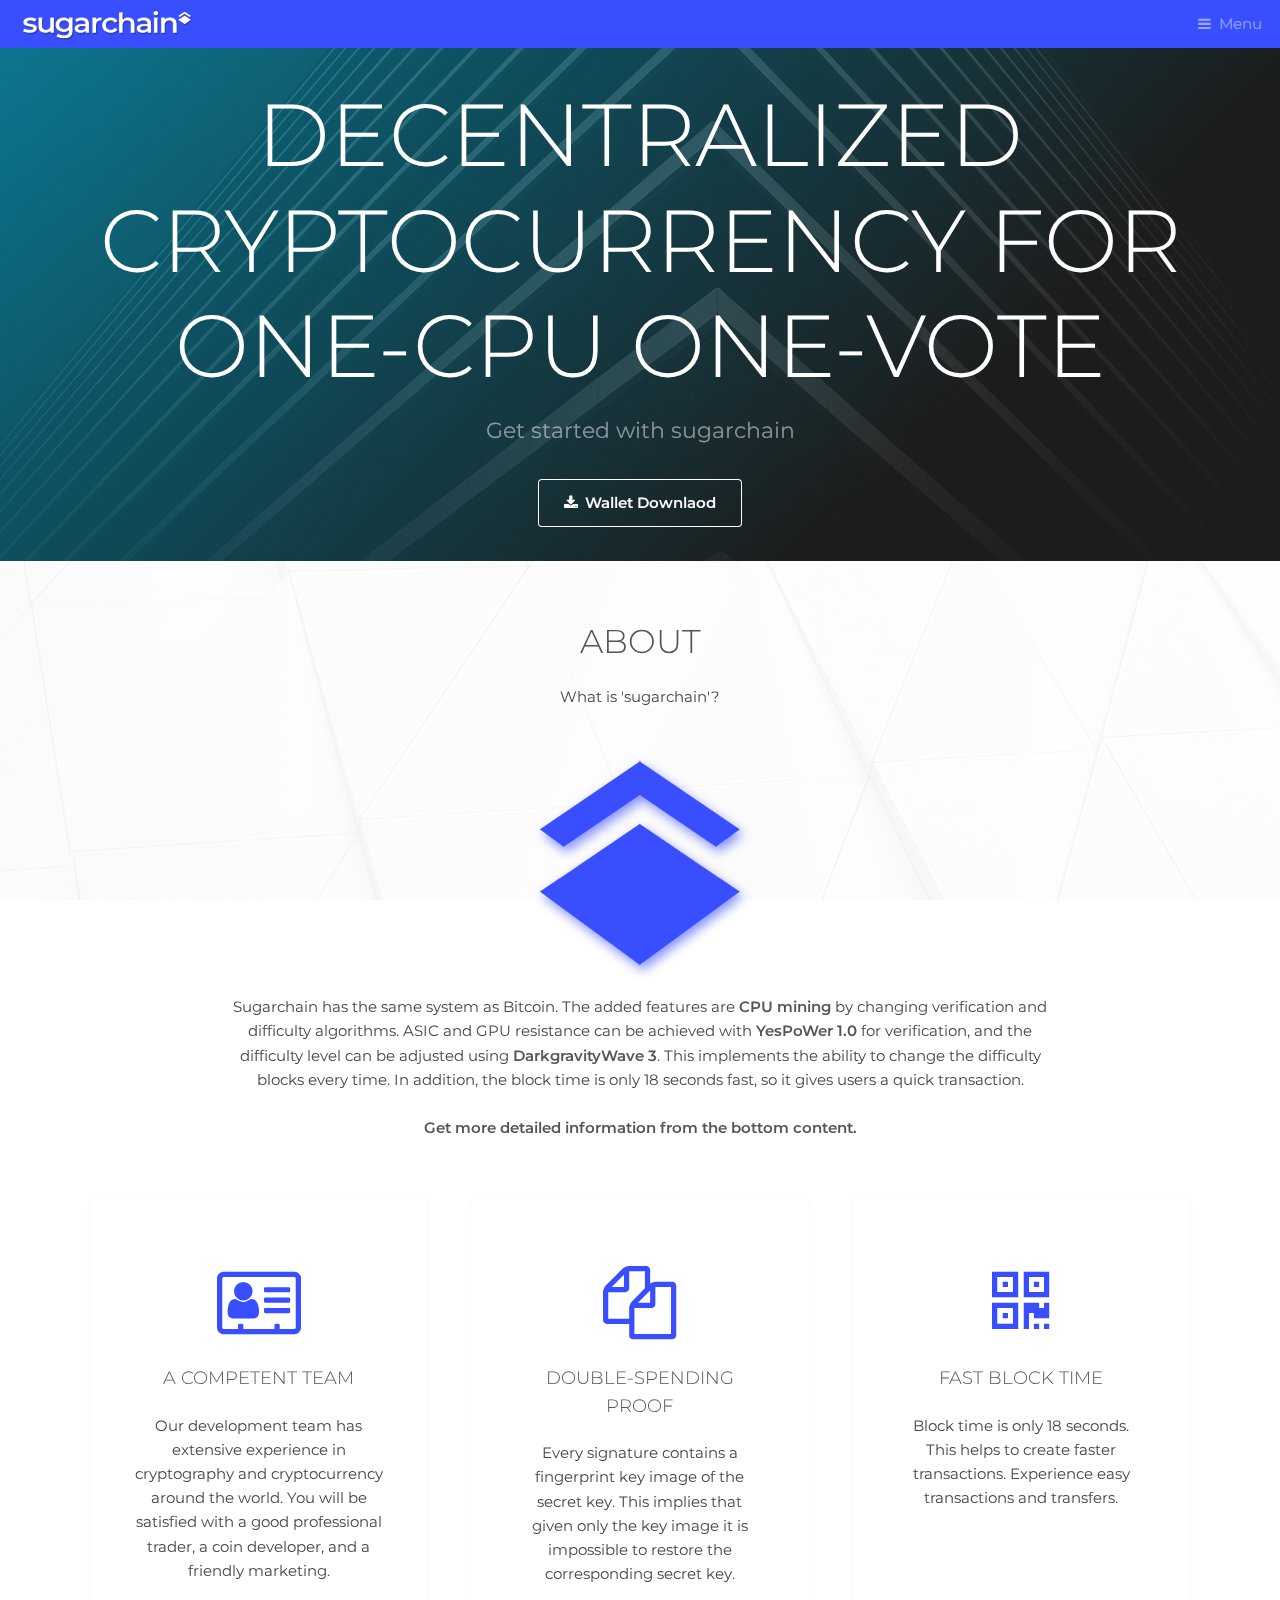
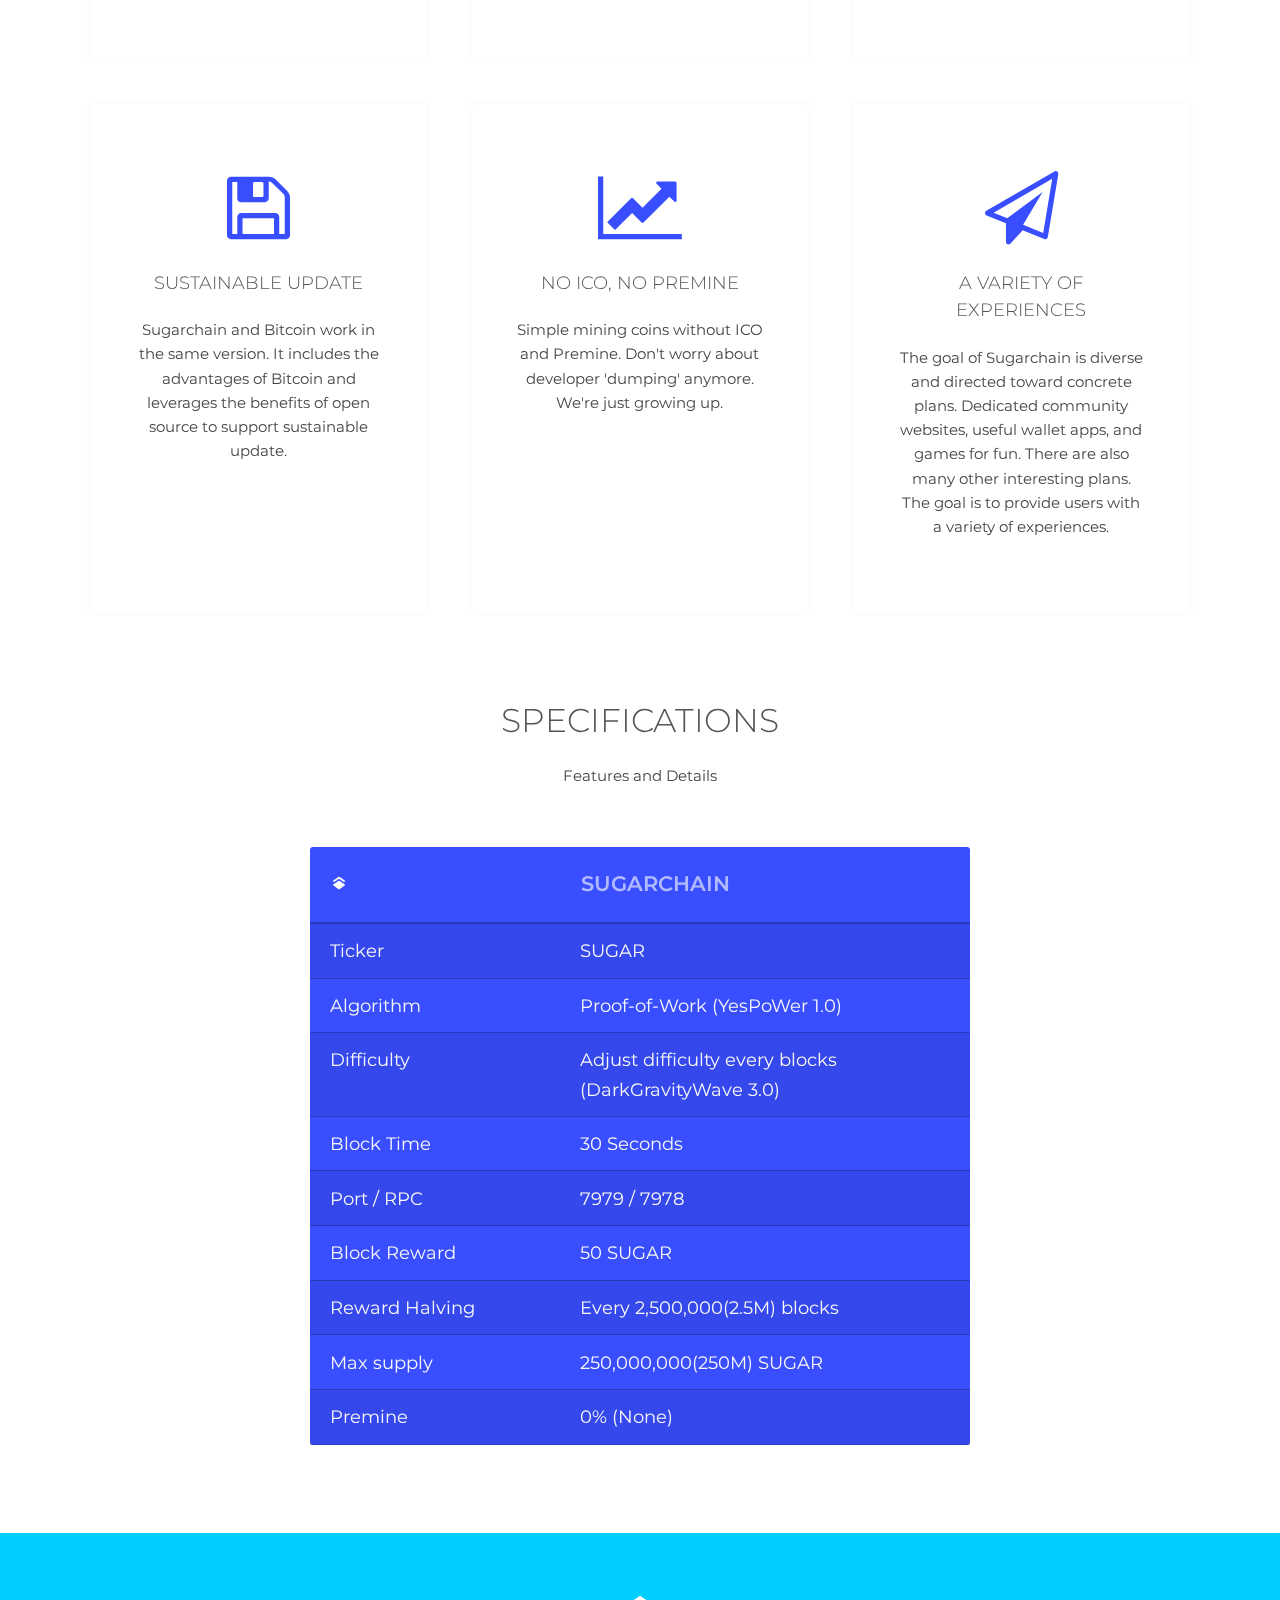
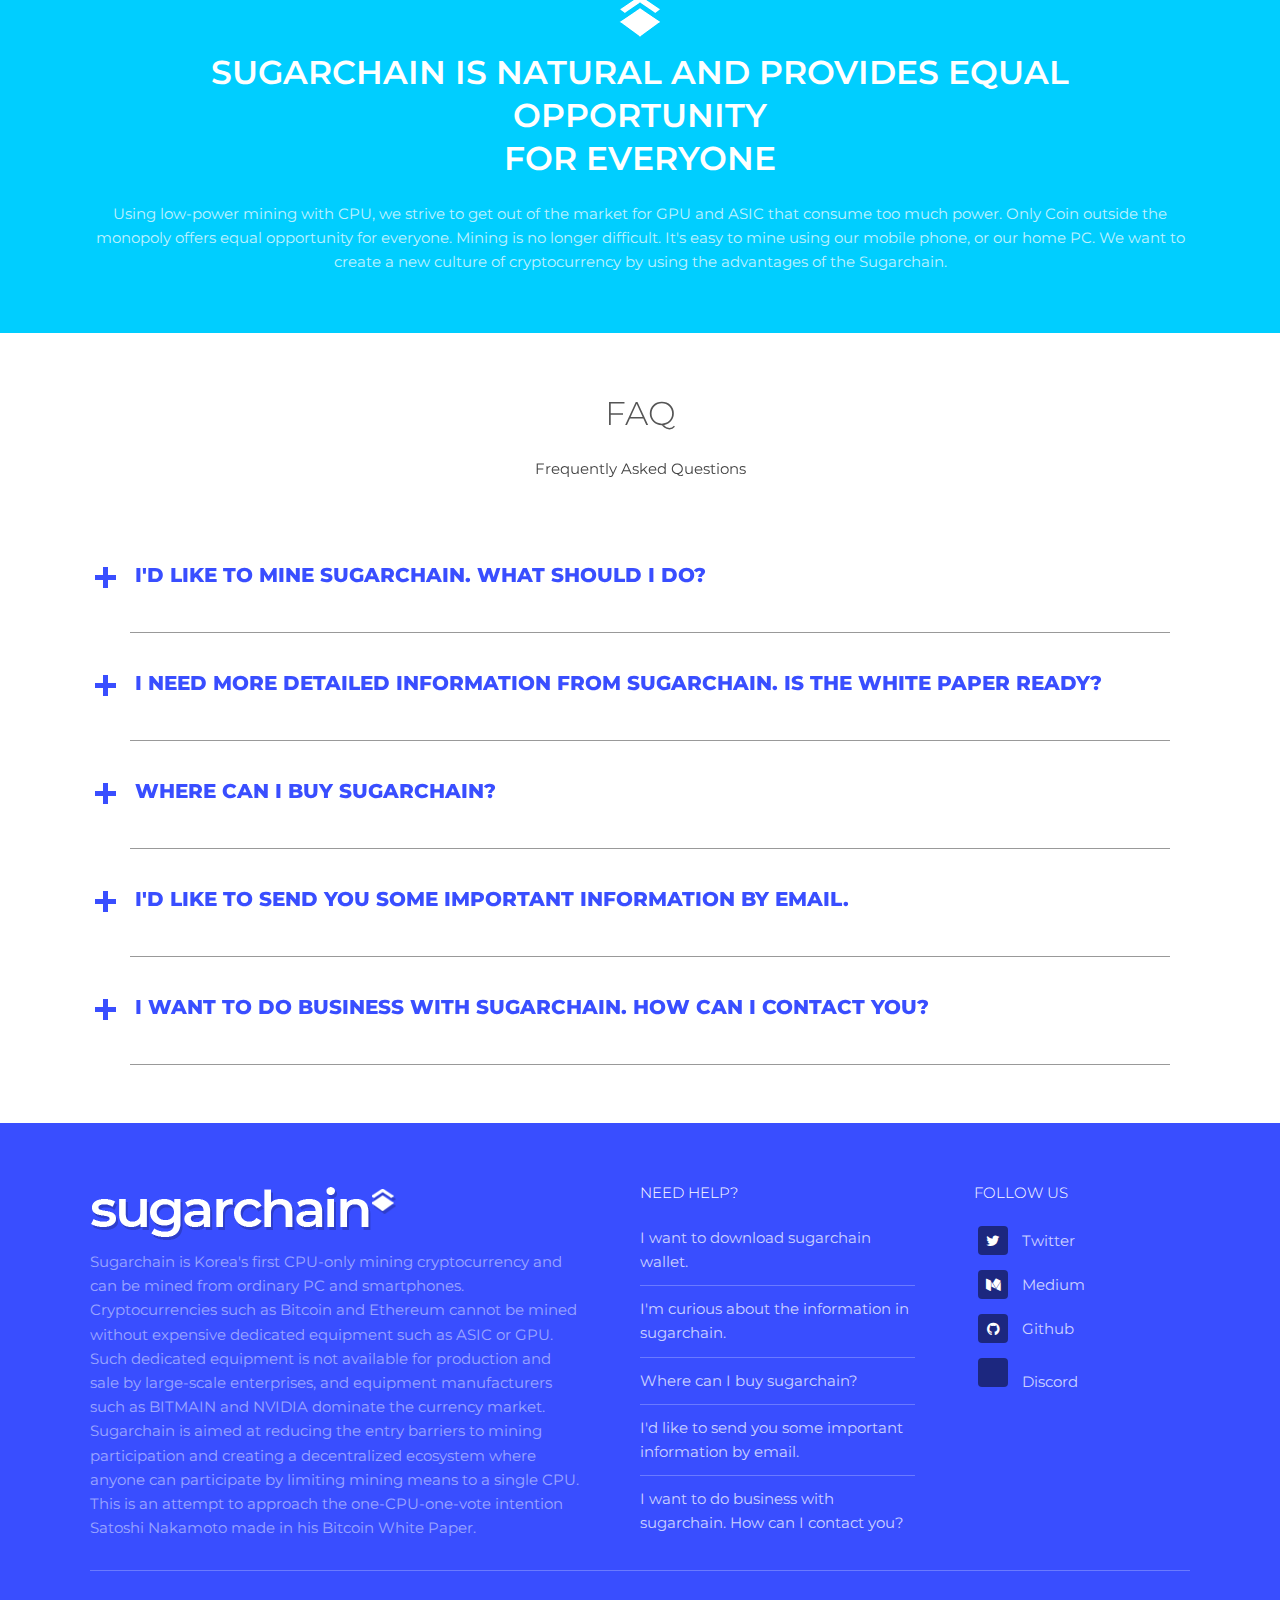
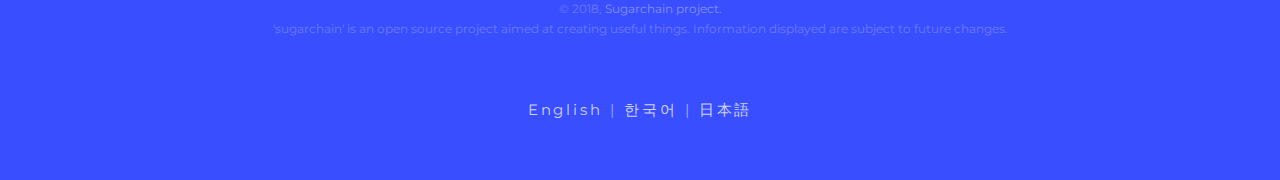
==== commit 6f612945: "change main color." ====
--- a/sugarchain-web/index.html
+++ b/sugarchain-web/index.html
@@ -3,13 +3,14 @@
 <html>
 	<head>
         <meta charset="utf-8" />
-		<title>sugarchain web</title>
+		<title>SUGAR | sugarchain</title>
         <link rel='icon' type='image/png' href='images/192favicon.png'>
 		<meta name="viewport" content="width=device-width, initial-scale=1, user-scalable=no" />
 		<meta name="description" content="" />
 		<meta name="keywords" content="" />
 		<link rel="stylesheet" href="assets/css/main.css" />
 		<link href="https://fonts.googleapis.com/css?family=Montserrat" rel="stylesheet">
+		<link rel="stylesheet" href="https://use.fontawesome.com/releases/v5.5.0/css/all.css" integrity="sha384-B4dIYHKNBt8Bc12p+WXckhzcICo0wtJAoU8YZTY5qE0Id1GSseTk6S+L3BlXeVIU" crossorigin="anonymous">
 	</head>
 	<body class="is-preload">
 
@@ -40,7 +41,6 @@
             <p>Get started with sugarchain</p>
             <a href="#" class="button icon fa-download">Wallet Downlaod</a>
         </div>
-        <video autoplay loop muted playsinline src="images/banner.mp4"></video>
     </section>
 
 <!-- About -->
@@ -250,14 +250,20 @@
                 <section>
                     <h4>FOLLOW US</h4>
                     <ul class="plain">
-                        <li><a href="#"><i class="icon fa-twitter"></i>Twitter</a></li>
-                        <li><a href="#"><i class="icon fa-medium"></i>Medium</a></li>
-                        <li><a href="#"><i class="icon fa-github"></i>Github</a></li>
+                        <li><a href="https://twitter.com/sugarchain_dev" target="_blank"><i class="icon fa-twitter"></i>Twitter</a></li>
+                        <li><a href="https://medium.com/@sugarchain_dev" target="_blank"><i class="icon fa-medium"></i>Medium</a></li>
+                        <li><a href="https://github.com/sugarchain" target="_blank"><i class="icon fa-github" ></i>Github</a></li>
+                        <li><a href="https://discord.gg/JDCfAD" target="_blank"><i class="icon"><i class="fab fa-discord"></i></i>Discord</a></li>
                     </ul>
                 </section>
             </div>
             <div class="copyright">
-                &copy; 2018, <a href="#">Sugarchain project.</a><br>'sugarchain' is an open source project aimed at creating useful things. Information displayed are subject to future changes.
+                &copy; 2018, <a href="https://github.com/sugarchain">Sugarchain project.</a><br>'sugarchain' is an open source project aimed at creating useful things. Information displayed are subject to future changes.
+            </div>
+            <div class="lang">
+                <a href="index.html" target="_self">English</a> |
+                <a href="/kr/index.html" target="_self">한국어</a> |
+                <a href="/jp/index.html" target="_self">日本語</a>
             </div>
         </div>
     </footer>
--- a/sugarchain-web/assets/css/main.css
+++ b/sugarchain-web/assets/css/main.css
@@ -222,7 +222,7 @@
   color: #555555; }
 
 a {
-  color: #e99099; }
+  color: #394EFF; }
 
 strong, b {
   color: #555555; }
@@ -335,35 +335,35 @@
   input[type="button"]:hover,
   button:hover,
   .button:hover {
-    box-shadow: inset 0 0 0 1px #ce1b28;
-    color: #ce1b28 !important; }
+    box-shadow: inset 0 0 0 1px #1b44ce;
+    color: #1b44ce !important; }
     input[type="submit"]:hover:active,
     input[type="reset"]:hover:active,
     input[type="button"]:hover:active,
     button:hover:active,
     .button:hover:active {
-      background-color: rgba(206, 27, 40, 0.25); }
+      background-color: rgba(27, 89, 206, 0.25); }
   input[type="submit"].primary,
   input[type="reset"].primary,
   input[type="button"].primary,
   button.primary,
   .button.primary {
     box-shadow: none;
-    background-color: #ce1b28;
+    background-color: #394EFF;
     color: #ffffff !important; }
     input[type="submit"].primary:hover,
     input[type="reset"].primary:hover,
     input[type="button"].primary:hover,
     button.primary:hover,
     .button.primary:hover {
-      background-color: #e2212f;
+      background-color: #394EFF;
       box-shadow: none; }
       input[type="submit"].primary:hover:active,
       input[type="reset"].primary:hover:active,
       input[type="button"].primary:hover:active,
       button.primary:hover:active,
       .button.primary:hover:active {
-        background-color: #b71824; }
+        background-color: #394EFF; }
 
 /* Form */
 form {
@@ -1826,7 +1826,7 @@
   #banner input, #banner select, #banner textarea {
     color: #ffffff; }
   #banner a {
-    color: #ff3976; }
+    color: #394EFF; }
   #banner strong, #banner b {
     color: #ffffff; }
   #banner h1, #banner h2, #banner h3, #banner h4, #banner h5, #banner h6 {
@@ -1851,35 +1851,35 @@
     #banner input[type="button"]:hover,
     #banner button:hover,
     #banner .button:hover {
-      box-shadow: inset 0 0 0 1px #ff3976;
-      color: #ff3976 !important; }
+      box-shadow: inset 0 0 0 1px #394EFF;
+      color: #394EFF !important; }
       #banner input[type="submit"]:hover:active,
       #banner input[type="reset"]:hover:active,
       #banner input[type="button"]:hover:active,
       #banner button:hover:active,
       #banner .button:hover:active {
-        background-color: rgba(206, 27, 40, 0.25); }
+        background-color: rgba(27, 82, 206, 0.25); }
     #banner input[type="submit"].primary,
     #banner input[type="reset"].primary,
     #banner input[type="button"].primary,
     #banner button.primary,
     #banner .button.primary {
       box-shadow: none;
-      background-color: #ce1b28;
+      background-color: #394EFF;
       color: #ffffff !important; }
       #banner input[type="submit"].primary:hover,
       #banner input[type="reset"].primary:hover,
       #banner input[type="button"].primary:hover,
       #banner button.primary:hover,
       #banner .button.primary:hover {
-        background-color: #e2212f;
+        background-color: #394EFF;
         box-shadow: none; }
         #banner input[type="submit"].primary:hover:active,
         #banner input[type="reset"].primary:hover:active,
         #banner input[type="button"].primary:hover:active,
         #banner button.primary:hover:active,
         #banner .button.primary:hover:active {
-          background-color: #b71824; }
+          background-color: #394EFF; }
   #banner label {
     color: #ffffff; }
   #banner input[type="text"],
@@ -1900,8 +1900,8 @@
     #banner input[type="url"]:focus,
     #banner select:focus,
     #banner textarea:focus {
-      border-color: #ce1b28;
-      box-shadow: 0 0 0 1px #ce1b28; }
+      border-color: #394EFF;
+      box-shadow: 0 0 0 1px #394EFF; }
   #banner select {
     background-image: url("data:image/svg+xml;charset=utf8,%3Csvg xmlns='http://www.w3.org/2000/svg' width='40' height='40' preserveAspectRatio='none' viewBox='0 0 40 40'%3E%3Cpath d='M9.4,12.3l10.4,10.4l10.4-10.4c0.2-0.2,0.5-0.4,0.9-0.4c0.3,0,0.6,0.1,0.9,0.4l3.3,3.3c0.2,0.2,0.4,0.5,0.4,0.9 c0,0.4-0.1,0.6-0.4,0.9L20.7,31.9c-0.2,0.2-0.5,0.4-0.9,0.4c-0.3,0-0.6-0.1-0.9-0.4L4.3,17.3c-0.2-0.2-0.4-0.5-0.4-0.9 c0-0.4,0.1-0.6,0.4-0.9l3.3-3.3c0.2-0.2,0.5-0.4,0.9-0.4S9.1,12.1,9.4,12.3z' fill='rgba(255, 255, 255, 0.25)' /%3E%3C/svg%3E"); }
     #banner select option {
@@ -1916,13 +1916,13 @@
       border-color: rgba(255, 255, 255, 0.25); }
   #banner input[type="checkbox"]:checked + label:before,
   #banner input[type="radio"]:checked + label:before {
-    background-color: #ce1b28;
-    border-color: #ce1b28;
+    background-color: #394EFF;
+    border-color: #394EFF;
     color: #ffffff; }
   #banner input[type="checkbox"]:focus + label:before,
   #banner input[type="radio"]:focus + label:before {
     border-color: #ce1b28;
-    box-shadow: 0 0 0 1px #ce1b28; }
+    box-shadow: 0 0 0 1px #394EFF; }
   #banner ::-webkit-input-placeholder {
     color: rgba(255, 255, 255, 0.4) !important; }
   #banner :-moz-placeholder {
@@ -2010,7 +2010,7 @@
     width: 100%;
     z-index: 1; }
   #banner:after {
-    background: linear-gradient(135deg, #e2427c 0%, #111111 74%);
+    background: linear-gradient(135deg, rgba(0, 206, 255, 0.86) 0%, rgba(124, 124, 124, 0.28) 74%);
     content: ' ';
     display: block;
     height: 100%;
@@ -2058,10 +2058,10 @@
 
 /* CTA */
 #cta {
-  background-color: #e99099;
+  background-color: #00CEFF;
   color: rgba(255, 255, 255, 0.75);
   background-attachment: fixed;
-  background-image: linear-gradient(rgba(206, 27, 40, 0.25), rgba(206, 27, 40, 0.25)), url(../../images/cta01.jpg);
+  background-image: linear-gradient(rgba(27, 192, 206, 0.25), rgba(27, 82, 206, 0.25)), url(../../images/cta01.jpg);
   background-position: bottom;
   background-repeat: no-repeat;
   background-size: cover;
@@ -2206,7 +2206,7 @@
 
 /* Footer */
 #footer {
-  background-color: #ff3976;
+  background-color: #394EFF;
   color: rgba(255, 255, 255, 0.5);
   padding: 5rem 0 0 0 ; }
   #footer input, #footer select, #footer textarea {
@@ -2340,10 +2340,10 @@
     #footer .testimonials .content .credit strong {
       color: #ce1b28; }
   #footer a {
-    color: rgba(255, 255, 255, 0.5);
+    color: rgba(255, 255, 255, 0.75);
     text-decoration: none; }
     #footer a:hover {
-      color: #ce1b28; }
+      color: #0b1879; }
   #footer .content {
     display: -moz-flex;
     display: -webkit-flex;
@@ -2418,7 +2418,7 @@
   -webkit-justify-content: space-between;
   -ms-justify-content: space-between;
   justify-content: space-between;
-  background: #ff3976;
+  background: #394EFF;
   color: rgba(255, 255, 255, 0.5);
   cursor: default;
   height: 3.25rem;
@@ -2676,7 +2676,7 @@
 
 /* Menu */
 #menu {
-  background-color: #e99099;
+  background-color: #394EFF;
   color: rgba(255, 255, 255, 0.5);
   -moz-transform: translateX(20rem);
   -webkit-transform: translateX(20rem);
@@ -2865,7 +2865,7 @@
   z-index: 2;
 }
 .faq .plus-minus-toggle:before, .faq .plus-minus-toggle:after {
-  background: #ff3976;
+  background: #394EFF;
   content: '';
   height: 5px;
   left: 0;
@@ -2884,7 +2884,7 @@
   transform: rotate(180deg);
 }
 .faq .question {
-  color: #ff3976;
+  color: #394EFF;
   font-size: 20px;
   font-weight: 800;
   text-transform: uppercase;
@@ -2902,33 +2902,45 @@
 
 /*table*/
 .flat-table {
-		margin-bottom: 20px;
-		border-collapse:collapse;
-		border: none;
-        width: 60%;
-        margin: auto;
-                border-radius: 3px;
-               -webkit-border-radius: 3px;
-               -moz-border-radius: 3px;
-	}
-	.flat-table th {
-		padding: 1em;
-		color: rgba(255, 255, 255, 0.61);
-		font-size: 1.4em;
-	}
-	.flat-table td {
-		color: #f7f7f7;
-		padding: 0.7em 1em 0.7em 1.15em;
-		font-size: 1.2em;
-	}
-	.flat-table tr {
-		-webkit-transition: background 0.3s, box-shadow 0.5s;
-		-moz-transition: background 0.3s, box-shadow 0.5s;
-		transition: background 0.3s, box-shadow 0.5s;
-	}
-	.flat-table-1 {
-		background: #e99099;
-	}
-	.flat-table-1 tr:hover {
-		background: rgba(255, 255, 255, 0.14);
-	}
+    margin-bottom: 20px;
+    border-collapse:collapse;
+    border: none;
+    width: 60%;
+    margin: auto;
+            border-radius: 3px;
+           -webkit-border-radius: 3px;
+           -moz-border-radius: 3px;
+}
+.flat-table th {
+    padding: 1em;
+    color: rgba(255, 255, 255, 0.61);
+    font-size: 1.4em;
+}
+.flat-table td {
+    color: #f7f7f7;
+    padding: 0.7em 1em 0.7em 1.15em;
+    font-size: 1.2em;
+}
+.flat-table tr {
+    -webkit-transition: background 0.3s, box-shadow 0.5s;
+    -moz-transition: background 0.3s, box-shadow 0.5s;
+    transition: background 0.3s, box-shadow 0.5s;
+}
+.flat-table-1 {
+    background: #394EFF;
+}
+.flat-table-1 tr:hover {
+    background: rgba(255, 255, 255, 0.14);
+}
+
+
+/*lang*/
+.lang {
+    background-color: #394EFF;
+    padding: 2em;
+    letter-spacing: 0.2em;
+    font-size: 1em;
+    text-align: center;
+    
+}
+
